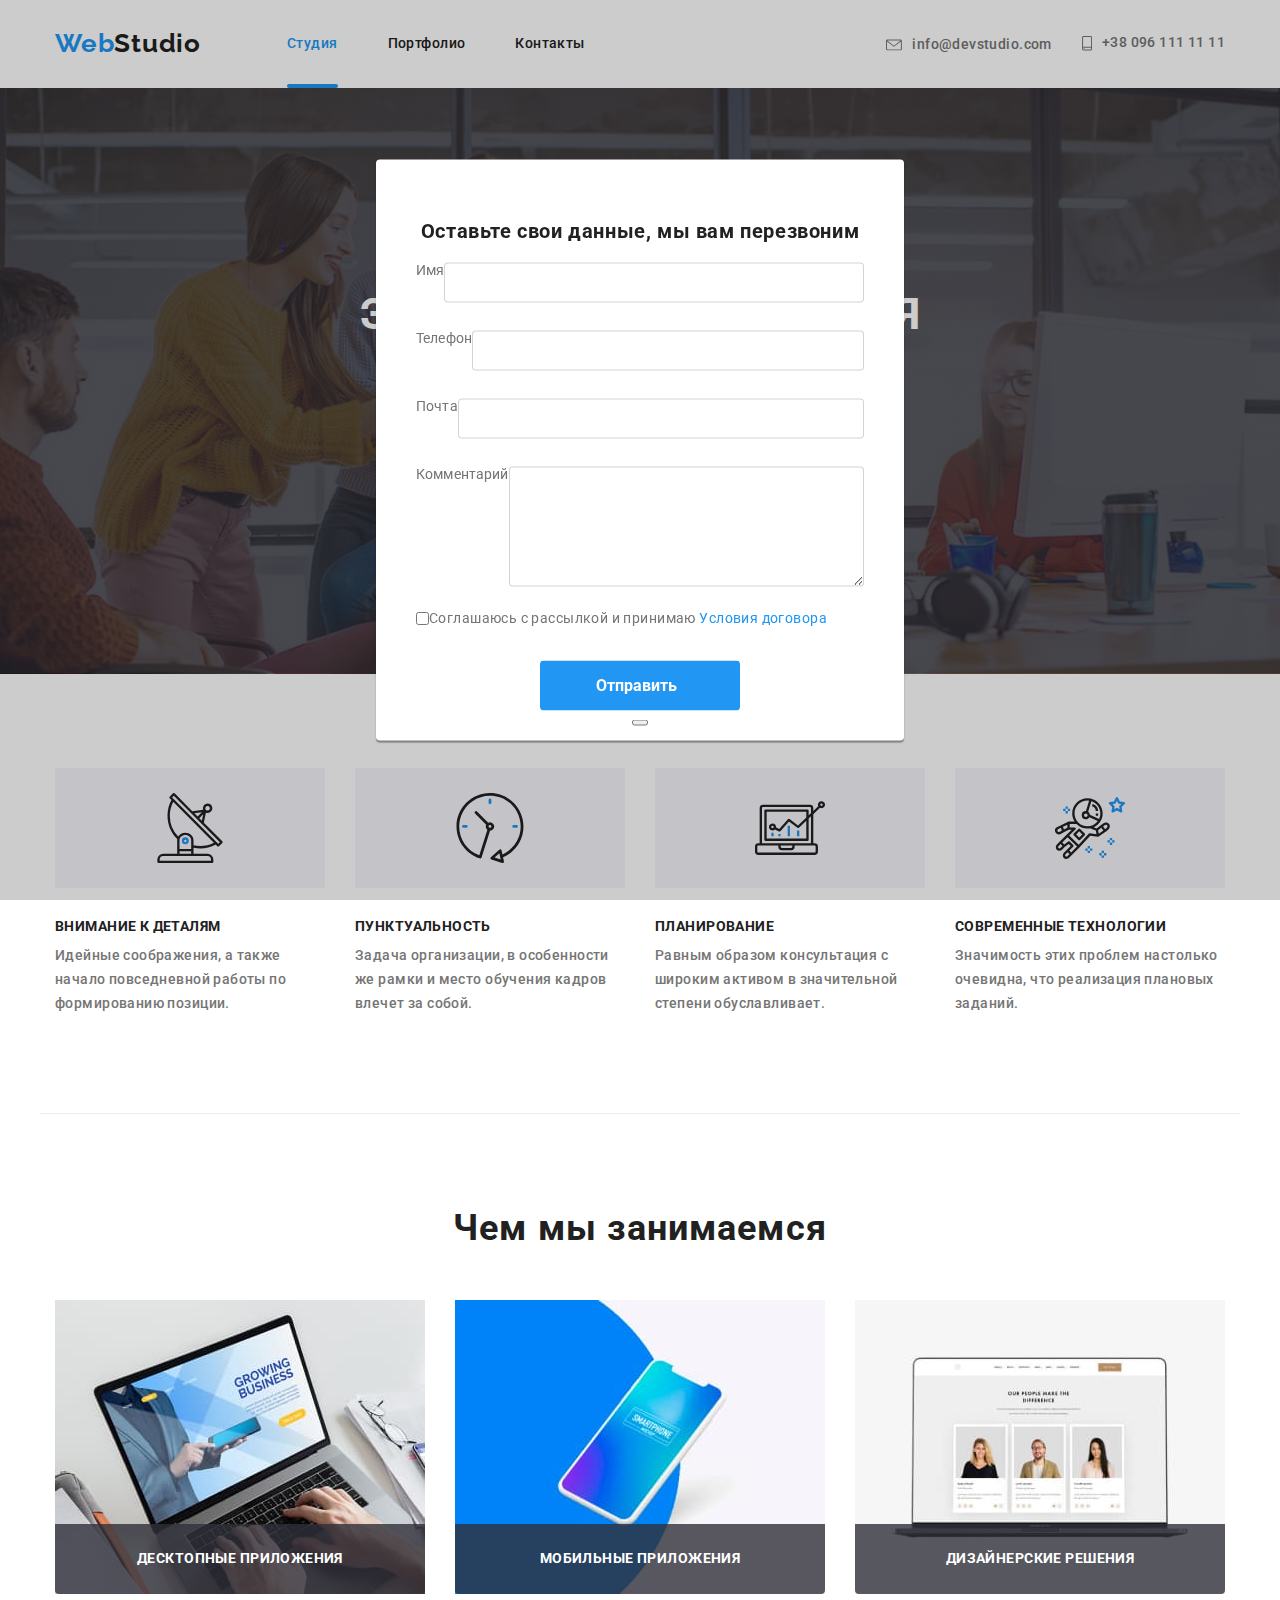
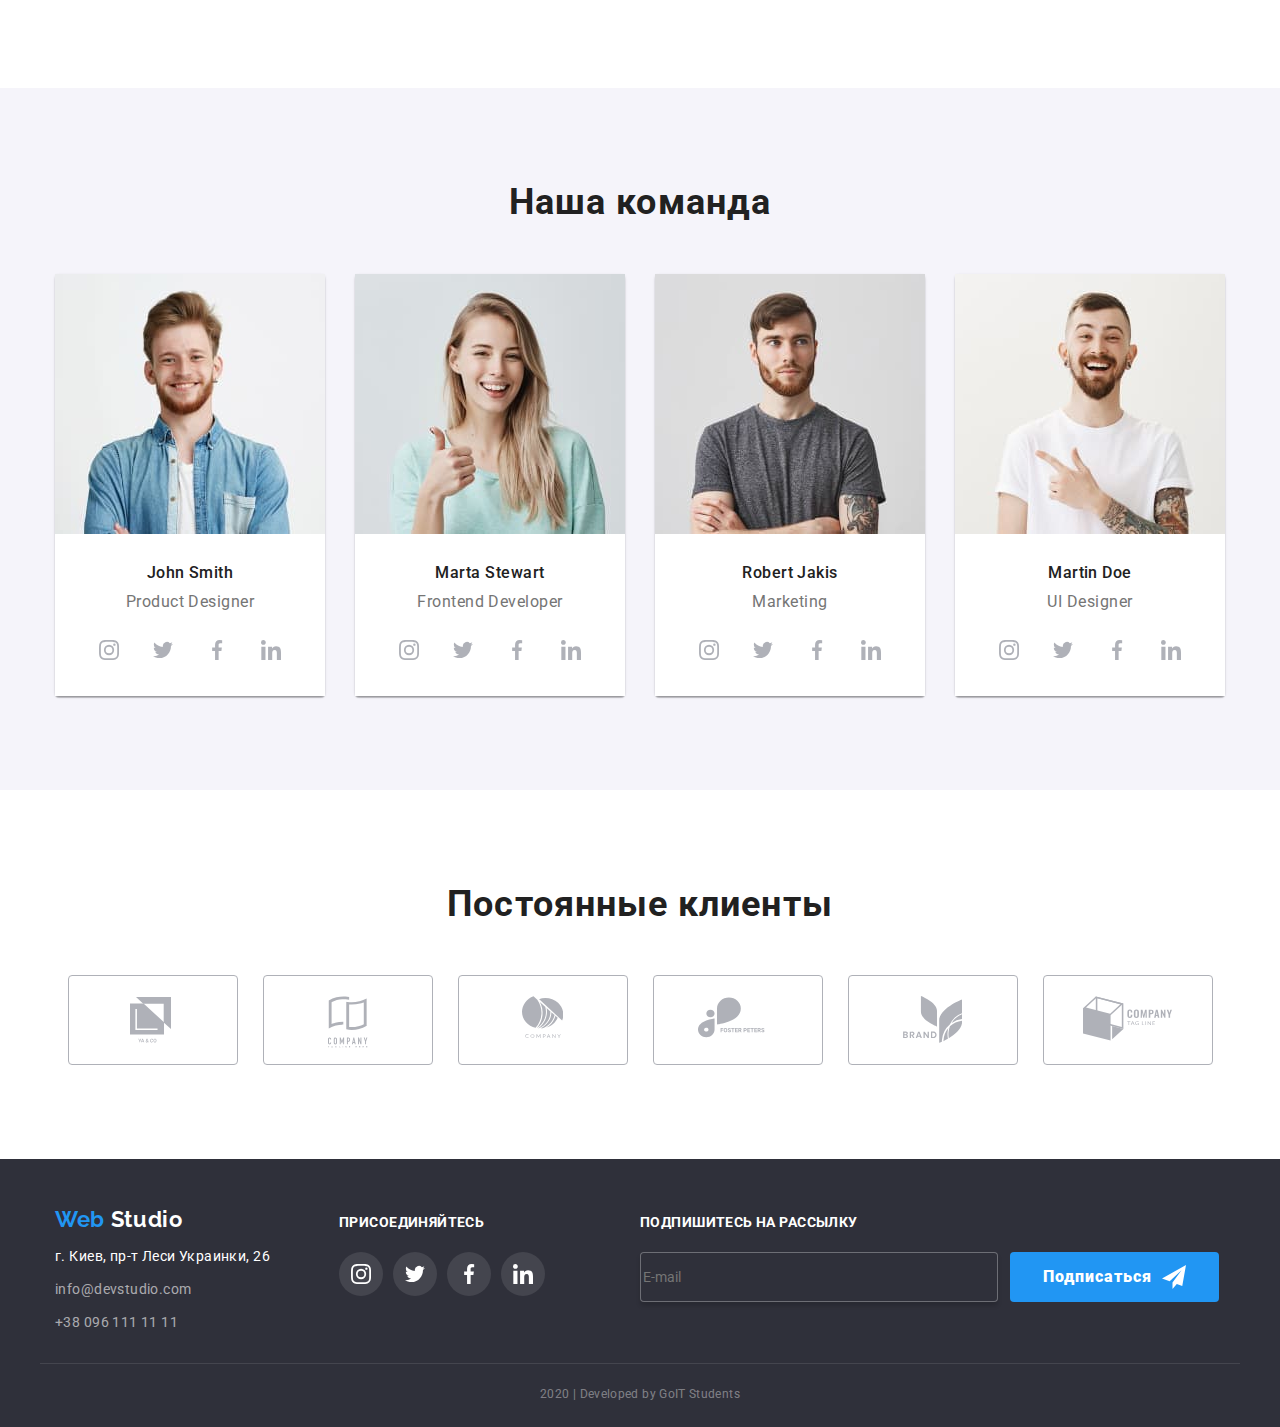
==== index.html @ 0a3ed515 "добавляет модальное окно" ====
<!DOCTYPE html>
<html lang="ru">
<head>
    <meta charset="UTF-8">
    <meta name="viewport" content="width=device-width, initial-scale=1.0">
    <title>Web Studio</title>
    <link href="https://fonts.googleapis.com/css2?family=Raleway:wght@700&family=Roboto:wght@400;500;700;900&display=swap" rel="stylesheet">
    <link rel="stylesheet" href="https://cdnjs.cloudflare.com/ajax/libs/modern-normalize/0.6.0/modern-normalize.min.css">
    <link rel="stylesheet" href="./css/main.css">
</head>
<body>
    <header class="page-header">
        
        <nav class="container main-container">
            <div class="logotype">
                <a href="./" class="logo">Web<span class="logo-top">Studio</span> </a>
            </div>
              
            <ul class="site-nav">   
                <li class="item"><a href="#" class="link current">Студия</a></li>
                <li class="item"><a href="./portfolio.html" class="link">Портфолио</a></li>
                <li class="item"><a href="./contacts.html" class="link">Контакты</a></li>
            </ul>
            
            <ul class="contact-info">
                <li class="contact-info__item">
                    <a href="mailto:info@devstudio.com" aria-label="Электронная почта" class="contact-info__link">
                    <svg class="icon-letter"> 
                        <use href="./images/sprite.svg#icon-letter"></use>
                    </svg>
                    info@devstudio.com</a></li>
                <li class="contact-info__item">
                    <a href="tel:+380961111111" aria-label="Номер тел" class="contact-info__link">
                     <svg class="icon-phone"> 
                        <use href="./images/sprite.svg#icon-phone"></use>
                    </svg> +38 096 111 11 11</a></li>          
            </ul>

        </nav>


    </header>
    
    <main>
            <section class="hero overlay">
                <!-- Hero -->
                <h1 class="hero-title">эффективные решения для вашего бизнеса</h1>
                <button class="btn" data-modal-open>Заказать услугу</button> 

            </section>
            
            <section class="section">
                <!-- Features -->
                <div class="container features">
                    <ul class="feature-list">
                        <li class="feature-list__item">
                            <div class="box">
                                <svg class="box-icon">
                                    <use href="./images/sprite.svg#icon-antenna"></use>
                                </svg>                               
                            </div>
                            <h3 class="title">Внимание к деталям</h3>
                            <p class="txt">Идейные соображения, а также начало повседневной работы по формированию позиции.</p>
                        </li>

                        <li class="feature-list__item">
                            <div class="box">
                                <svg class="box-icon">
                                    <use href="./images/sprite.svg#icon-clock"></use>
                                </svg>                               
                            </div>
                            <h3 class="title">Пунктуальность</h3>
                            <p class="txt">Задача организации, в особенности же рамки и место обучения кадров влечет за собой.</p>
                        </li>

                        <li class="feature-list__item">
                            <div class="box">
                                <svg class="box-icon">
                                    <use href="./images/sprite.svg#icon-diagram"></use>
                                </svg>                               
                            </div>
                            <h3 class="title">Планирование</h3>
                            <p class="txt">Равным образом консультация с широким активом в значительной степени обуславливает.</p>
                        </li>

                        <li class="feature-list__item">
                            <div class="box">
                                <svg class="box-icon">
                                    <use href="./images/sprite.svg#icon-astronaut"></use>
                                </svg>    
                            </div>
                            <h3 class="title">Современные технологии</h3>
                            <p class="txt">Значимость этих проблем настолько очевидна, что реализация плановых заданий.</p>
                        </li>

                    </ul>
                </div>
            </section>

            <section class="section">
                <!-- Work -->
                <div class="container">
                    <h2 class="section-title">Чем мы занимаемся</h2>
                    <ul class="work-list">
                        <li class="item">
                            <div class="thumb">
                                <img src="./images/project9.jpg" alt="Бокс1" width="370"/>
                                <h3 class="title thumb">Десктопные приложения</h3>
                            </div>
                        </li>

                        <li class="item">
                            <div class="thumb">
                                <img src="./images/box2.jpg" alt="Бокс2" width="370"/>
                                <h3 class="title thumb">Мобильные приложения</h3>
                            </div>
                        </li>

                        <li class="item">
                            <div class="thumb">
                                <img src="./images/project1.jpg" alt="Бокс3" width="370"/>
                                <h3 class="title thumb">Дизайнерские решения</h3>
                            </div>
                        </li>
                    </ul>
                </div>
            </section>

            <section class="section team">
                <!-- Our Team -->
                <div class="container">
                    <h2 class="section-title">Наша команда</h2>
                    <ul class="team-list">
                        <li class="item card">
                            <img src="./images/team1.jpg" alt="Тим1" width="270"/>
                            <div class="card-team">
                                <h3 class="team-title">John Smith</h3>
                                <p class="team-title position">Product Designer</p>
                                <ul class="social">
                                    <li class="social-item">
                                        <a href="#" aria-label="Инстаграм" class="social-link"> 
                                            <svg class="social-icon">
                                                <use href="./images/sprite.svg#icon-instagram"></use>
                                            </svg></a>
                                    </li>
                                    <li class="social-item">
                                        <a href="#" aria-label="Твиттер" class="social-link">
                                            <svg class="social-icon">
                                                <use href="./images/sprite.svg#icon-twitter"></use>
                                            </svg></a>
                                    </li>
                                    <li class="social-item">
                                        <a href="#" aria-label="Фейсбук" class="social-link">
                                            <svg class="social-icon">
                                                <use href="./images/sprite.svg#icon-facebook"></use>
                                            </svg></a>
                                    </li>
                                    <li class="social-item">
                                        <a href="#" aria-label="Линкедин" class="social-link">
                                            <svg class="social-icon">
                                                <use href="./images/sprite.svg#icon-linkedin"></use>
                                            </svg></a>
                                    </li>
                                </ul>
    
    
                            </div>
                        </li>

                        <li class="item card">
                            <img src="./images/team2.jpg" alt="Тим2" width="270"/>
                            <div class="card-team">
                                <h3 class="team-title">Marta Stewart</h3>
                                <p class="team-title position">Frontend Developer</p>
                                <ul class="social">
                                    <li class="social-item">
                                        <a href="#" aria-label="Инстаграм" class="social-link"> 
                                            <svg class="social-icon">
                                                <use href="./images/sprite.svg#icon-instagram"></use>
                                            </svg></a>
                                    </li>
                                    <li class="social-item">
                                        <a href="#" aria-label="Твиттер" class="social-link">
                                            <svg class="social-icon">
                                                <use href="./images/sprite.svg#icon-twitter"></use>
                                            </svg></a>
                                    </li>
                                    <li class="social-item">
                                        <a href="#" aria-label="Фейсбук" class="social-link">
                                            <svg class="social-icon">
                                                <use href="./images/sprite.svg#icon-facebook"></use>
                                            </svg></a>
                                    </li>
                                    <li class="social-item">
                                        <a href="#" aria-label="Линкедин" class="social-link">
                                            <svg class="social-icon">
                                                <use href="./images/sprite.svg#icon-linkedin"></use>
                                            </svg></a>
                                    </li>

                                </ul>
    
                            </div>
                        </li>

                        <li class="item card">
                            <img src="./images/team3.jpg" alt="Тим3" width="270"/>
                            <div class="card-team">
                                <h3 class="team-title">Robert Jakis</h3>
                                <p class="team-title position">Marketing</p>
                                <ul class="social">
                                    <li class="social-item">
                                        <a href="#" aria-label="Инстаграм" class="social-link"> 
                                            <svg class="social-icon">
                                                <use href="./images/sprite.svg#icon-instagram"></use>
                                            </svg></a>
                                    </li>
                                    <li class="social-item">
                                        <a href="#" aria-label="Твиттер" class="social-link">
                                            <svg class="social-icon">
                                                <use href="./images/sprite.svg#icon-twitter"></use>
                                            </svg></a>
                                    </li>
                                    <li class="social-item">
                                        <a href="#" aria-label="Фейсбук" class="social-link">
                                            <svg class="social-icon">
                                                <use href="./images/sprite.svg#icon-facebook"></use>
                                            </svg></a>
                                    </li>
                                    <li class="social-item">
                                        <a href="#" aria-label="Линкедин" class="social-link">
                                            <svg class="social-icon">
                                                <use href="./images/sprite.svg#icon-linkedin"></use>
                                            </svg></a>
                                    </li>

                                </ul>
    
                            </div>
                        </li>

                        <li class="item card">
                            <img src="./images/team4.jpg" alt="Тим4" width="270" height="260"/>
                            <div class="card-team">
                                <h3 class="team-title">Martin Doe</h3>
                                <p class="team-title position">UI Designer</p>
                                <ul class="social">
                                    <li class="social-item">
                                        <a href="#" aria-label="Инстаграм" class="social-link"> 
                                            <svg class="social-icon">
                                                <use href="./images/sprite.svg#icon-instagram"></use>
                                            </svg></a>
                                    </li>
                                    <li class="social-item">
                                        <a href="#" aria-label="Твиттер" class="social-link">
                                            <svg class="social-icon">
                                                <use href="./images/sprite.svg#icon-twitter"></use>
                                            </svg></a>
                                    </li>
                                    <li class="social-item">
                                        <a href="#" aria-label="Фейсбук" class="social-link">
                                            <svg class="social-icon">
                                                <use href="./images/sprite.svg#icon-facebook"></use>
                                            </svg></a>
                                    </li>
                                    <li class="social-item">
                                        <a href="#" aria-label="Линкедин" class="social-link">
                                            <svg class="social-icon">
                                                <use href="./images/sprite.svg#icon-linkedin"></use>
                                            </svg></a>
                                    </li>

                                </ul>
    
                            </div>
                        </li>


                    </ul>   
                </div>     
            </section>

            <section class="section">
                <!-- Our Clients -->
                <div class="container">
                    <h2 class="section-title">Постоянные клиенты</h2>
                    <ul class="clients-list">
                        <li class="item">
                            <div class="client">
                                <svg class="client-logo" width="45" height="50">
                                    <use href="./images/sprite.svg#icon-logo1"></use>
                                </svg>                               
                            </div>
                        </li>
                        <li class="item">
                            <div class="client">
                                <svg class="client-logo" width="40" height="52">
                                    <use href="./images/sprite.svg#icon-logo2"></use>
                                </svg>                               
                            </div>
                        </li>
                        <li class="item">
                            <div class="client">
                                <svg class="client-logo" width="41" height="43">
                                    <use href="./images/sprite.svg#icon-logo3"></use>
                                </svg>                               
                            </div>
                        </li>
                        <li class="item">
                            <div class="client">
                                <svg class="client-logo" width="80" height="43">
                                    <use href="./images/sprite.svg#icon-logo4"></use>
                                </svg>                               
                            </div>
                        </li>
                        <li class="item">
                            <div class="client">
                                <svg class="client-logo" width="59" height="47">
                                    <use href="./images/sprite.svg#icon-logo5"></use>
                                </svg>                               
                            </div>
                        </li>
                        <li class="item">
                            <div class="client">
                                <svg class="client-logo" width="89" height="46">
                                    <use href="./images/sprite.svg#icon-logo6"></use>
                                </svg>                               
                            </div>
                        </li>
                    </ul>
                </div>   
            </section>
            
                            <!-- Modal window -->
                            <div class="backdrop is-hidden" data-modal>
                                <div class="modal">
                                    <p class="modal-title">Оставьте свои данные, мы вам перезвоним</p>
            
                                    <form>

                                        <div class="form-field">
                                            <label for="name" class="form-label">Имя</label>
                                            <input class="form-input" type="text" name="Name" id="name">
                                        </div>

                                        <div class="form-field">
                                            <label for="tel" class="form-label">Телефон</label>
                                            <input class="form-input" type="tel" name="Tel" id="tel">
                                        </div>

                                        <div class="form-field">
                                            <label for="mail" class="form-label">Почта</label>
                                            <input class="form-input" type="email" name="Mail" id="mail">
                                        </div>

                                        <div class="form-field comm">
                                            <label for="comment" class="form-label">Комментарий</label>
                                            <textarea class="form-input comment" name="" id="comment" cols="30" rows="10"></textarea>
                                        </div>

                                        <div class="form-field check">
                                            <input type="checkbox" name="Check" id="checkbox" class="check">
                                            <label for="checkbox" class="form-label">Соглашаюсь с рассылкой и принимаю 
                                            <a href="#" class="dogovor">Условия договора</a></label>  
                                        </div>

                                        <button type="submit"  class="btn send">Отправить</button>
            
                                    </form>

                                                            
                                    

                                    <button data-modal-close></button>
            
            
                                </div>
                            </div>
            
            
            
    </main>

    <footer class="page-footer">

        <div class="container footer">
                    <address class="address">   
                        <div class="logotype footer">
                            <a href="./" class="logo footer">Web <span class="logo-bottom">Studio</span></a> 
                        </div>
                        <p>г. Киев, пр-т Леси Украинки, 26</p> 
                        <a class="address-link" href="mailto:info@devstudio.com">info@devstudio.com</a> <br>
                        <a class="address-link" href="tel:+380961111111">+38 096 111 11 11</a>
                    </address>
        
                <section class="net-footer">
                    <b class="join">присоединяйтесь</b>
                    <ul class="social footer">
                        <li class="social-item">
                            <a href="#" aria-label="Инстаграм" class="social-link footer"> 
                                <svg class="social-icon footer">
                                    <use href="./images/sprite.svg#icon-instagram"></use>
                                </svg></a>
                        </li>
                        <li class="social-item">
                            <a href="#" aria-label="Твиттер" class="social-link footer">
                                <svg class="social-icon footer">
                                    <use href="./images/sprite.svg#icon-twitter"></use>
                                </svg></a>
                        </li>
                        <li class="social-item">
                            <a href="#" aria-label="Фейсбук" class="social-link footer">
                                <svg class="social-icon footer">
                                    <use href="./images/sprite.svg#icon-facebook"></use>
                                </svg></a>
                        </li>
                        <li class="social-item">
                            <a href="#" aria-label="Линкедин" class="social-link footer">
                                <svg class="social-icon footer">
                                    <use href="./images/sprite.svg#icon-linkedin"></use>
                                </svg></a>
                        </li>

                    </ul>
                </section>
              
                <section class="mailing">
                    <b class="join">подпишитесь на рассылку</b>
                    <form class="mailing-form">
                        <input class="input-place" type="email" placeholder="E-mail" name="E-mail" required="">  
                        <button class="btn submit" type="submit">
                            Подписаться 
                            <svg class="submit-icon" width="24" height="24">
                                <use href="./images/sprite.svg#icon-send"></use>
                            </svg>                               
                        </button>
                    </form>
                </section>
        
        </div>   

             <div class="container copy">
                <p class="copyright">2020 | Developed by GoIT Students </p>
            </div>

    </footer>

    <script src="./js/modal.js"></script>
    
</body>
</html>
---- css/main.css ----
html {
    box-sizing: border-box;
  }
  
  *,
  *::before,
  *::after {
    box-sizing: inherit;
  }
  
/* Цвет основного текста color: #757575; */
/* Цвет вторичного текста color: #212121; */
/* Цвет акцент color: #2196F3; */
/* цвет белый color: #FFFFFF; */
/* вторичный background-color: #E5E5E5; */

:root {
    --primary-text-color: #757575;
    --title-text-color: #212121;
    --accent-color:#2196F3;
    --white-color:#FFFFFF; 
    --secondary-bg-color:#E5E5E5;
    --footer-bg-color:#2F303A;
    --portfolio-bg:#F5F4FA;
    --border-color:#AFB1B8;
    --border-color-main:#ECECEC;
    --border-color-second:#EEEEEE;
 }

  body {

    margin: 0;
    
    color: var(--primary-text-color);
    background-color: var(--white-color);

    font-family: Roboto, sans-serif;
    font-style: normal;
    font-weight: 500;
    font-size: 14px;
    line-height: 1.71;
    letter-spacing: 0.03em;
}

ul {
    padding: 0;
    margin-top: 0;
    margin-bottom: 0;
    list-style: none;
}
a {
    text-decoration: none;
}
img {
    display: block;
    max-width: 100%;
    height: auto;
}

/* Header */

.container.main-container {
    display: flex;
    align-items: center;
    padding-top: 0;
    padding-bottom: 0;
}
.logotype {
    display: block;
    margin-right: 86px;
}
.logo {
    display: inline-block ;

    color: var(--accent-color);
    text-decoration: none;

    font-family: Raleway, sans-serif;
    font-style: normal;
    font-weight: bold;
    font-size: 26px;
    line-height: 1.18;
    letter-spacing: 0.03em;
}
.logo-top {
    color: var(--title-text-color); 
}

/* Site-nav */
.site-nav {
    display: flex;
}

.site-nav .item:not(:last-child) {
    margin-right: 50px;
}

.site-nav .link {
    color: var(--title-text-color); 

    display: block;
    padding-top: 32px;
    padding-bottom: 32px;
    position: relative;
    
}
.site-nav .link:hover, 
.site-nav .link:focus,
.site-nav .link:active {
    color: var(--accent-color);
}
.site-nav  .link.current  {
    color: var(--accent-color);

}


.link.current::after {

    content:'';
    display: block;
    position: absolute;

    width: 100%;
    height: 4px;
    border-radius: 2px;
    background: var(--accent-color);
    bottom: 0;
    left: 0;

    opacity: 1;

}

.contact-info {
    display: flex;
    margin-left: auto;
    align-items: baseline;
}

.contact-info .contact-info__item:not(:last-child) {
    margin-right: 30px;
}

/* .contact-info__item { 

    position: relative;
    color: var(--primary-text-color);
    transition: color 250ms cubic-bezier(0.4, 0, 0.2, 1);

}  */


.icon-letter  {

    display: block;
    width: 16px;
    height: 12px;
    margin-right: 10px;
    fill: currentColor;

}

.icon-phone {

    display: block;
    width: 10px;
    height: 15px;
    margin-right: 10px;
    fill: currentColor;

}

.contact-info__link {

    position: relative;
    display: flex;
    color: var(--primary-text-color);
    align-items:center;
    transform: scale(1);

    transition: color 250ms cubic-bezier(0.4, 0, 0.2, 1), 
    transform 250ms cubic-bezier(0.4, 0, 0.2, 1);
}


.contact-info__link:hover,
.contact-info__link:focus,
.contact-info__link:active {

   color: var(--accent-color);
   transform: scale(1.1);

}

/* .contact-info__link:hover,
.contact-info__link:focus,
.contact-info__link:active .icon-letter,.icon-phone {

    transform: scale(1.25);
} */



/* Hero */

.hero {
    background-color: var(--secondary-bg-color);
    text-align: center;
    padding-top: 200px;
    padding-bottom: 200px;
}

.hero-title {
    width: 650px;
    margin-top: 0;
    margin-bottom: 30px;
    margin-left: auto;
    margin-right: auto;
   
    color:  var(--white-color);

    font-family: Roboto;
    font-style: normal;
    font-size: 44px;
    line-height: 1.2;
    text-transform: uppercase;
}

/* Overlay */

.overlay {
    max-width: 1600px;
    max-height: 600px;
    margin-left: auto;
    margin-right: auto;
    background-image: linear-gradient( to right,
    rgba(47, 48, 58, 0.8), 
    rgba(47, 48, 58, 0.8) ),
    url(../images/header.jpg);
    background-size: cover;
    background-position: center;
    background-repeat: no-repeat;

}

/* Container */

.container {
    
    width: 1200px;
    padding-right: 15px;
    padding-left: 15px;
    padding-top: 94px;
    padding-bottom: 94px;
    margin: 0 auto;
    /* outline: 2px solid teal; */
}
/* Button */

.btn {
    
    display: inline-flex;
    min-width: 200px;
    height: 50px;
    padding: 10px 32px;
    border-radius: 4px;
    border: 1px solid transparent;
    margin-left: auto;
    margin-right: auto;

    color: var(--white-color);
    background-color: var(--accent-color);
    
    font-family: inherit;
    font-weight: bold;
    font-size: 16px;
    line-height: 1.88;

    align-items: center;
    text-align: center;
}

/* Section */


.section-title {
       
    margin-top: 0;
    margin-bottom: 50px;
    
    color: var(--title-text-color);

    font-family: Roboto;
    font-style: normal;
    font-weight: bold;
    font-size: 36px;
    line-height: 1.16;
    text-align: center;
    letter-spacing: 0.03em;
}

/* Modal */

.backdrop {
    position: fixed;
    top: 0;
    left: 0;
    width: 100%;
    height: 100%;
    background-color: rgba(0, 0, 0, 0.2);
}
.backdrop.is-hidden {
    opacity: 1;
    /* pointer-events: none; */
}

.modal {

    position: absolute;
    left: 50%;
    top: 50%;
    transform: translate(-50%, -50%);

    width: 528px;
    height: 581px;
    padding: 40px;
    font-style: normal;
    font-weight: normal;
    font-size: 14px;
    line-height: 1.14;
    letter-spacing: 0.01em;
    text-align: center;

    background-color: var(--white-color);
    box-shadow: 0px 2px 1px rgba(0, 0, 0, 0.2), 0px 1px 1px rgba(0, 0, 0, 0.14), 0px 1px 3px rgba(0, 0, 0, 0.12);
    border-radius: 4px;

}

.modal-title {

    font-family: Roboto;
    font-style: normal;
    font-weight: bold;
    font-size: 20px;
    line-height: 1.15;
    text-align: center;
    letter-spacing: 0.03em;

    color: var(--title-text-color);

}

.form-field {

    display: flex;
    width: 100%;
    margin-bottom: 28px;

}

.form-field.comm {

    margin-bottom: 20px;

}

.form-field.check {

    margin-bottom: 30px;

}

.btn.send {

    display: inline-flex;

    padding-left: 55px;
    padding-right: 55px;

}

.form-input {

    display: inline-block;
    width: 448px;
    height: 40px;
    border: 1px solid rgba(33, 33, 33, 0.2);
    box-sizing: border-box;
    border-radius: 4px;

}

.form-input.comment {
    
    height: 120px;
}

.check {

    font-style: normal;
    font-weight: normal;
    font-size: 14px;
    line-height: 1.71;
    letter-spacing: 0.03em;

    color: var(--primary-text-color);
}
.dogovor {
    color: var(--accent-color);

}

/* Features */

.container.features {
    border-bottom: 1px solid var(--border-color-main);
}

.feature-list {
    display: flex;
}

.title {

    margin-top: 0;
    margin-bottom: 10px;

    color: var(--title-text-color);

    font-family: Roboto;
    font-style: normal;
    font-weight: bold;
    font-size: 14px;
    line-height: 1.2;
    text-transform: uppercase;
    
}
.box {

    position: relative;
    display: flex;
    width: 270px;
    height: 120px;
    align-items: center;
    padding-top: 25px;
    padding-bottom: 25px;
    margin-bottom: 30px;

    background-color: var(--portfolio-bg);

    transition: background-color 250ms cubic-bezier(0.4, 0, 0.2, 1);
}
.box:hover {

    background-color: var(--accent-color);

}
.box-icon {
    display: block;
    width: 70px;
    height: 70px;
    margin-right: auto;
    margin-left: auto;
    fill: currentColor;
}

.feature-list p {
    width: 270px;
    height: 75px;
    margin-top: 0;
    margin-bottom: 0;

}
.feature-list__item:not(:last-child) {
    margin-right: 30px;
}

/* Work */
.work-list {
    display: flex;
}
.work-list > li.item {
    display: block;
}
.work-list .item:not(:last-child) {
    margin-right: 30px;
}

.thumb {
    position: relative;
    max-width: 370px;
    max-height: 294px;
}
.work-list .title {

    position: absolute;

    width: 100%;
    bottom: 0;
    right: 0;

    color: var(--white-color);
    background-color: rgba(47, 48, 58, 0.8);
    border-radius: 0px 0px 4px 4px;
    padding-top: 27px;
    padding-bottom: 27px;
    margin-bottom: 0;

    font-weight: bold;
    line-height: 1.14;
    letter-spacing: 0.03em;
    text-align: center;
    
}

/* Team */

.section.team {
    background-color: var(--portfolio-bg);
}

.team-list {
    display: flex;
}

.card {
    width: 270px;
    box-shadow: 0px 2px 1px rgba(0, 0, 0, 0.2), 0px 1px 1px rgba(0, 0, 0, 0.14), 0px 1px 3px rgba(0, 0, 0, 0.12);
    border-radius: 4px;
    padding-bottom: 0;
}
.card-team {
    display: block;
    background-color: var(--white-color);
    padding-top: 30px;
    padding-bottom: 24px;
    margin-bottom: 0;
}

.social {
    display: flex;
    justify-content: center;
    margin: 0;
    padding: 0;
}

.social-link {

    position: relative;
    display: flex;
    width: 44px;
    height: 44px;
    justify-content: center;
    align-items: center;
    border-radius: 50%;
    background-color: var(--white-color);
    fill: var(--border-color);

    transition: fill 250ms cubic-bezier(0.4, 0, 0.2, 1), 
    background-color 250ms cubic-bezier(0.4, 0, 0.2, 1);



}

.social-icon {
    display: block;
    width: 20px;
    height: 20px;
    fill: inherit;
}

.social-item:not(:last-child) {
    margin-right: 10px;
}
.team-title {

    margin-top: 0;
    margin-bottom: 10px;

    color: var(--title-text-color);

    font-family: Roboto;
    font-style: normal;
    font-weight: 500;
    font-size: 16px;
    line-height: 1.18;
    letter-spacing: 0.03em;
    text-align: center;
}

.team-title.position {

    margin-top: 0;
    margin-bottom: 16px;

    color: var(--primary-text-color);

    font-weight: normal;
    text-align: center;
}
.social-link:hover {

    fill: var(--white-color);
    background-color: var(--accent-color);
}

.team-list .item:not(:last-child) {
    margin-right: 30px;
}

/* Clients */
.clients-list {
    display: flex;
    justify-content: space-around;
}
.client {
    position: relative;
    display: block;
    width: 170px;
    height: 90px;
    padding-top: 20px;

    border: 1px solid var(--border-color);
    border-radius: 4px;

    fill: var(--border-color);

    transition: fill 250ms cubic-bezier(0.4, 0, 0.2, 1), 
    border-color 250ms cubic-bezier(0.4, 0, 0.2, 1);
}
.client:hover {
    border-color: var(--accent-color);
    fill: var(--accent-color);
}

.client-logo {

    position: relative;
    display: block;
    margin-right: auto;
    margin-left: auto;
    fill: inherit;

    transform: scale(1);
    transition: transform 250ms cubic-bezier(0.4, 0, 0.2, 1);

}

.client:hover .client-logo{

    transform: scale(1.25);

} 

/* Footer */

.container.footer {
    display: flex;
    align-items: baseline;
    padding-top: 48px;
    padding-bottom: 28px;
    border-bottom: 1px solid rgba(255, 255, 255, 0.1);
}

.logotype.footer {
    margin-bottom: 10px;
}
    

.address > p {
    margin-top: 0;
    margin-bottom: 9px;
}

.address-link {
    display: inline-block;
}

.address .address-link:not(:last-child) {
    margin-bottom: 9px;
}
.net-footer {
    width: 207px;
    height: 81px;
}

.page-footer {
    color: var(--white-color);
    background: var(--footer-bg-color);    
}
.logo.footer {
    font-size: 22px;
    line-height: 1.18;
}
.logo-bottom {
    color: var(--white-color);
}

.address {

    margin-right: 69px;
    text-decoration: none;
    font-family: Roboto;
    font-style: normal;
    font-weight: normal;
    font-size: 14px;
    line-height: 1.71;
    letter-spacing: 0.03em;
}
.address-link {
    color: rgba(255, 255, 255, 0.6);
}
.join {
    
    display: block;
    margin-bottom: 21px;

    font-family: Roboto;
    font-style: normal;
    font-weight: bold;
    font-size: 14px;
    line-height: 1.14;

    text-align: left;
    text-transform: uppercase;
}

.input-place {

    display: inline-block;
    width: 358px;
    height: 50px;
    border: 1px solid rgba(255, 255, 255, 0.3);
    box-sizing: border-box;
    box-shadow: 0px 4px 4px rgba(0, 0, 0, 0.15);
    border-radius: 4px;
    background-color: var(--footer-bg-color);

}
.mailing {
    margin-left: 94px;
}

.mailing-form {
    display: flex;
}
.btn.submit {
    display: inline-flex;
    font-weight: 900;
    letter-spacing: 0.06em;
    margin-left: 12px;
}
.submit-icon {
    display: block;
    width: 24px;
    height: 24px;
    margin-left: 10px;
    fill: currentColor;
}

.social.footer {
    justify-content: flex-start;
}

.social-link {
    background-color: rgba(255, 255, 255, 0.1);
}

.social-icon.footer {
    fill: var(--white-color);
}

.container.copy {
    padding-top: 18px;
    padding-bottom: 21px;
}
.copyright {
    display: block;
    margin-top: 0;
    margin-bottom: 0;
  
    font-family: Roboto;
    font-style: normal;
    font-weight: normal;
    font-size: 12px;
    line-height: 2;

    text-align: center;
    letter-spacing: 0.03em;
   
    color: rgba(255, 255, 255, 0.4);
}

/* Portfolio styles */

.page-header.portfolio {
    border-bottom: 1px solid var(--border-color-main);
}

.container.filtr {
    padding-top: 94px;
    padding-bottom: 50px;
}
.container.projects {
    padding-top: 0;
}

.menu-nav .link:hover,
.menu-nav .link:focus,
.menu-nav .link:active {
    color: var(--white-color);
    background-color: var(--accent-color);
}
.btn.primary {

    position: relative;
    color: var(--title-text-color);
    background-color: var(--portfolio-bg);

    font-weight: 500;
    font-size: 16px;
    line-height: 1.63;
    text-align: center;
    letter-spacing: 0.03em;

    transition: color 250ms cubic-bezier(0.4, 0, 0.2, 1), 
    background-color 250ms cubic-bezier(0.4, 0, 0.2, 1);
}
.filtr {
    min-width: 30px;
    padding: 6px 22px;
}
.menu-nav {

    position: relative;
    display: flex;
    justify-content: center;
}
.menu-nav .item:not(:last-child) {
    margin-right: 8px;
}
.projects-list {
    display: flex;
    flex-wrap: wrap;
}

.project-thumb {
    position: relative;
    overflow: hidden;

}
.p-txt {

    display: flex;
    width: 322px;
    height: 168px;
    color: var(--white-color);

    position: absolute;
    top: 50%;
    left: 50%;
    opacity: 0;
    transform: translate(-50%, -50%);
    transition: opacity 250ms cubic-bezier(0.4, 0, 0.2, 1);


    font-weight: normal; 
    font-size: 18px;
    line-height: 1.56;
    letter-spacing: 0.03em;

}

/* .projects-list >.item:hover  .project-thumb::before { */

    .card-overlay {

    position: absolute;
    top: 0;
    left: 0;
    width: 100%;
    height: 100%;
    background-color: rgba(33, 150, 243, 0.9);
    transform: translateY(100%);
    opacity: 0;
    transition: transform 250ms cubic-bezier(0.4, 0, 0.2, 1),
    opacity 250ms cubic-bezier(0.4, 0, 0.2, 1);
    
}


.projects-list >.item {
    width: 370px;
    border: 1px solid var(--border-color-second);
    border-radius: 5px;
    margin-right: 30px;
    margin-bottom: 30px;
    padding-bottom: 20px;
}

.projects-list >.item:hover {

    box-shadow: 1px 4px 6px rgba(0, 0, 0, 0.16), 0px 4px 4px rgba(0, 0, 0, 0.06), 0px 1px 1px rgba(0, 0, 0, 0.12);

}

.projects-list >.item:hover .p-txt {

    opacity: 1;

}

.projects-list >.item:hover .card-overlay {

    transform: translateY(0);
    opacity: 1;
}

.projects-list > img {
    display: block;
}

.projects-list >.item:nth-child(3n) {
    margin-right: 0;
}
.projects-list >.item:nth-last-child(-n + 3) {
    margin-bottom: 0;
}
.profile {
    margin-left: 24px;

   
}
.title.project {

    margin-top: 20px;
    margin-bottom: 4px;

    text-transform: none;
    font-size: 18px;
    line-height: 1.2;
    text-align: left;
}
.team-title.project {

    margin-top: 0;
    margin-bottom: 0;

    color: var(--primary-text-color);

    font-size: 16px;
    line-height: 1.88;
    text-align: left;
}
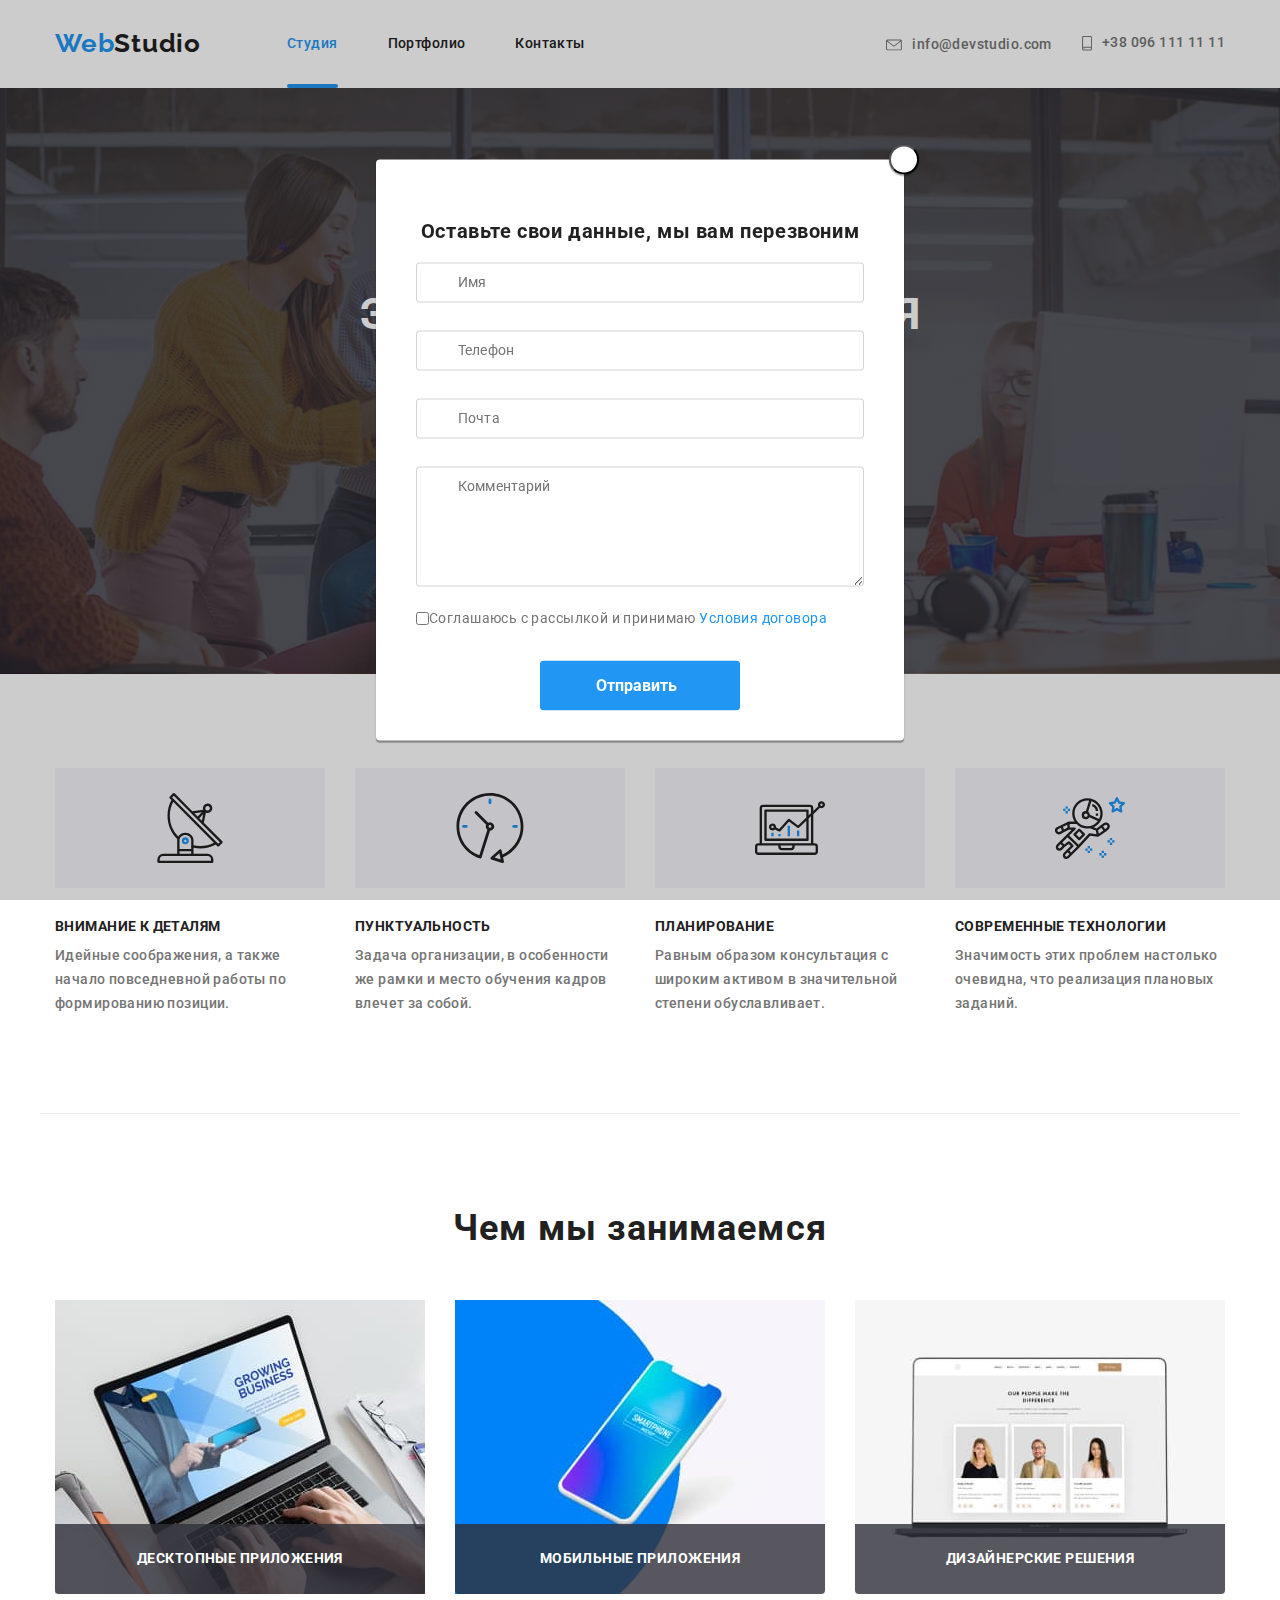
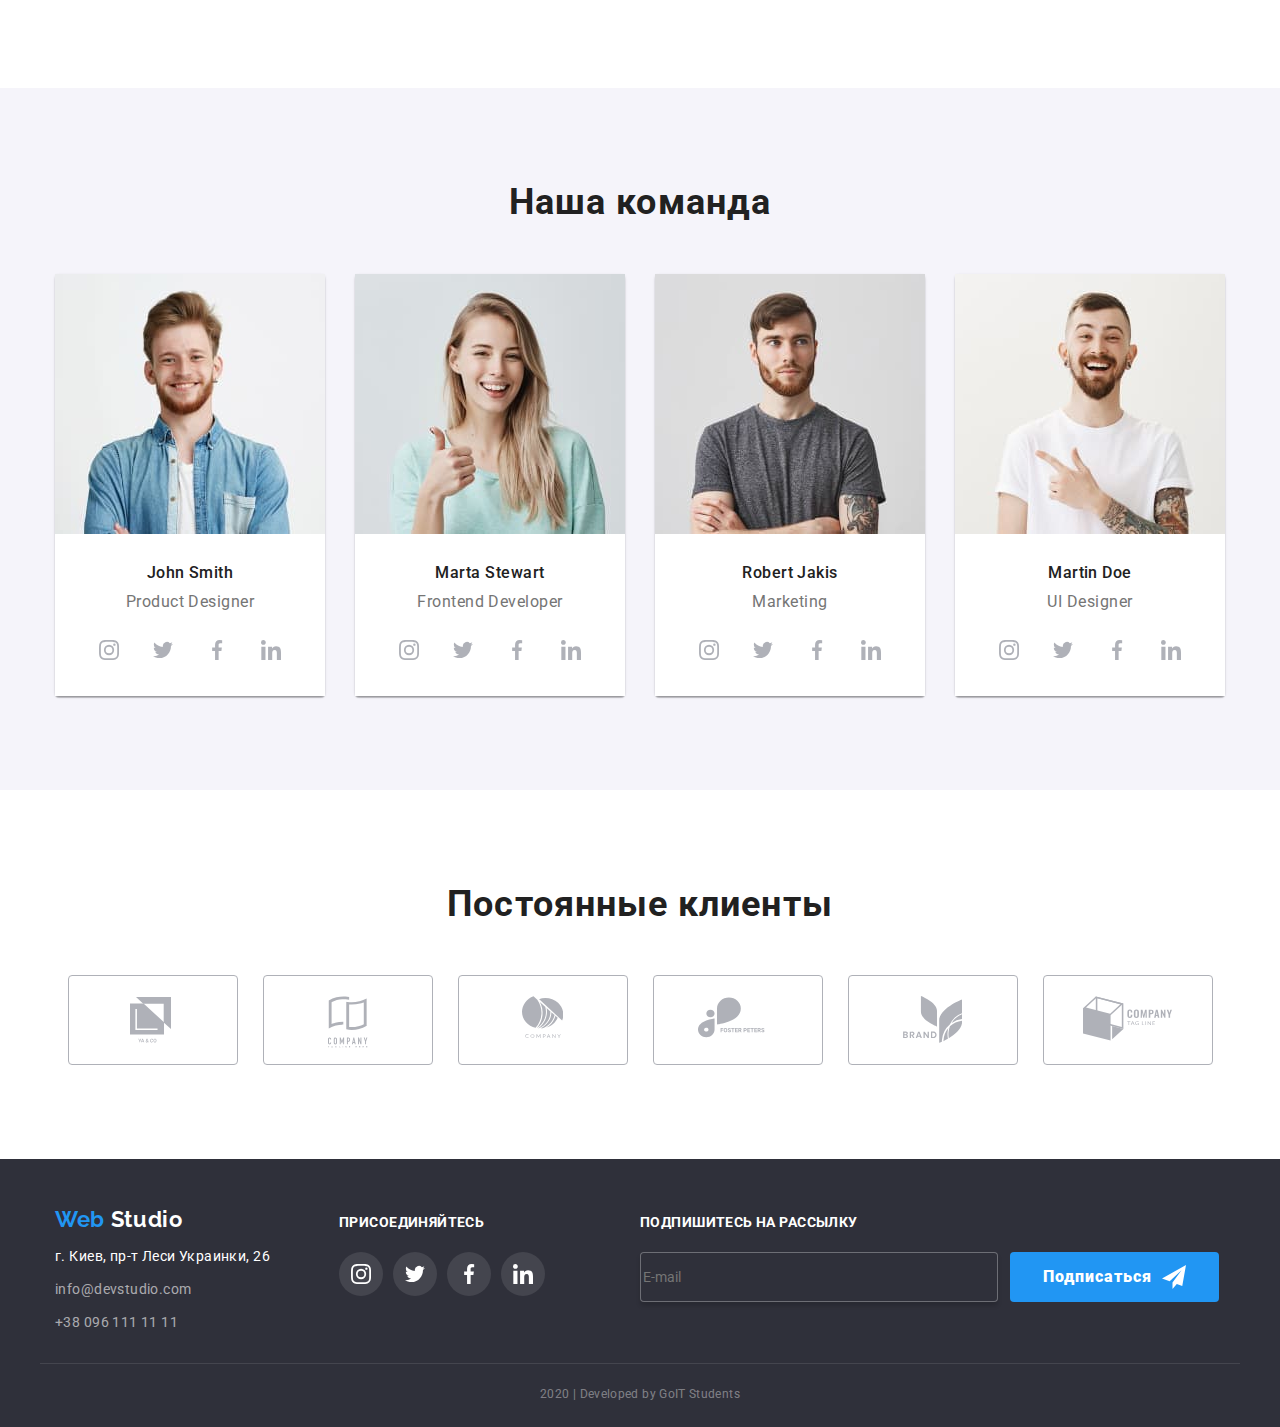
==== commit 9270e412: "размечает модальное окно" ====
--- a/index.html
+++ b/index.html
@@ -360,7 +360,7 @@
 
                                         <div class="form-field check">
                                             <input type="checkbox" name="Check" id="checkbox" class="check">
-                                            <label for="checkbox" class="form-label">Соглашаюсь с рассылкой и принимаю 
+                                            <label for="checkbox" class="polici">Соглашаюсь с рассылкой и принимаю 
                                             <a href="#" class="dogovor">Условия договора</a></label>  
                                         </div>
 
@@ -371,7 +371,7 @@
                                                             
                                     
 
-                                    <button data-modal-close></button>
+                                    <button data-modal-close class="close-btn"></button>
             
             
                                 </div>
--- a/css/main.css
+++ b/css/main.css
@@ -354,6 +354,8 @@
 
 .form-field {
 
+    position: relative;
+
     display: flex;
     width: 100%;
     margin-bottom: 28px;
@@ -372,6 +374,14 @@
 
 }
 
+.form-label {
+
+    position: absolute;
+    top: 12px;
+    left: 42px;
+
+}
+
 .btn.send {
 
     display: inline-flex;
@@ -383,7 +393,10 @@
 
 .form-input {
 
-    display: inline-block;
+    /* display: inline-block; */
+    margin: 0;
+    padding: 12px;
+
     width: 448px;
     height: 40px;
     border: 1px solid rgba(33, 33, 33, 0.2);
@@ -412,6 +425,23 @@
 
 }
 
+.close-btn {
+
+    position: absolute;
+    top: 0;
+    left: 100%;
+    transform: translate(-50%, -50%);
+
+    width: 30px;
+    height: 30px;
+    border-radius: 50%;
+
+    background-color: var(--white-color);
+    background-image: url(./images/icon-close.svg);
+    fill: currentColor;
+    box-shadow: 0px 2px 1px rgba(0, 0, 0, 0.2), 0px 1px 1px rgba(0, 0, 0, 0.14), 0px 1px 3px rgba(0, 0, 0, 0.12);
+
+}
 /* Features */
 
 .container.features {
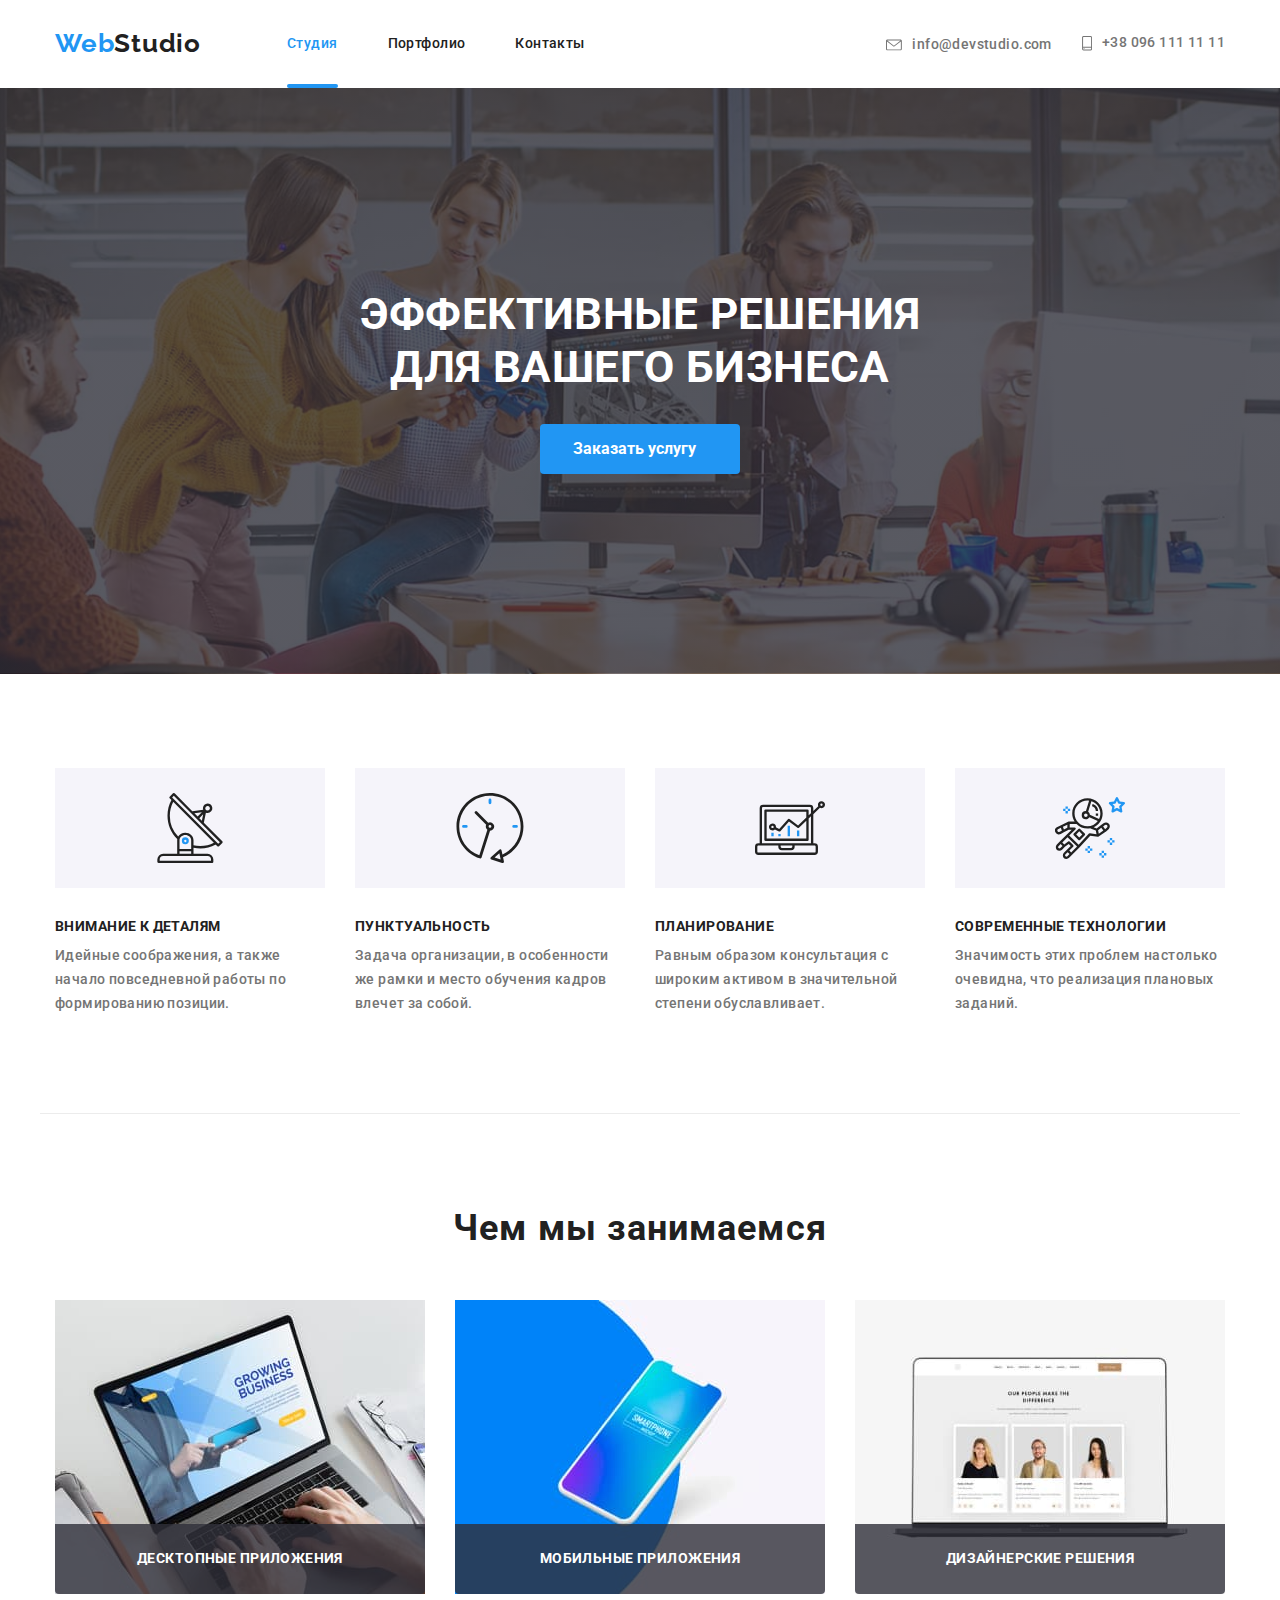
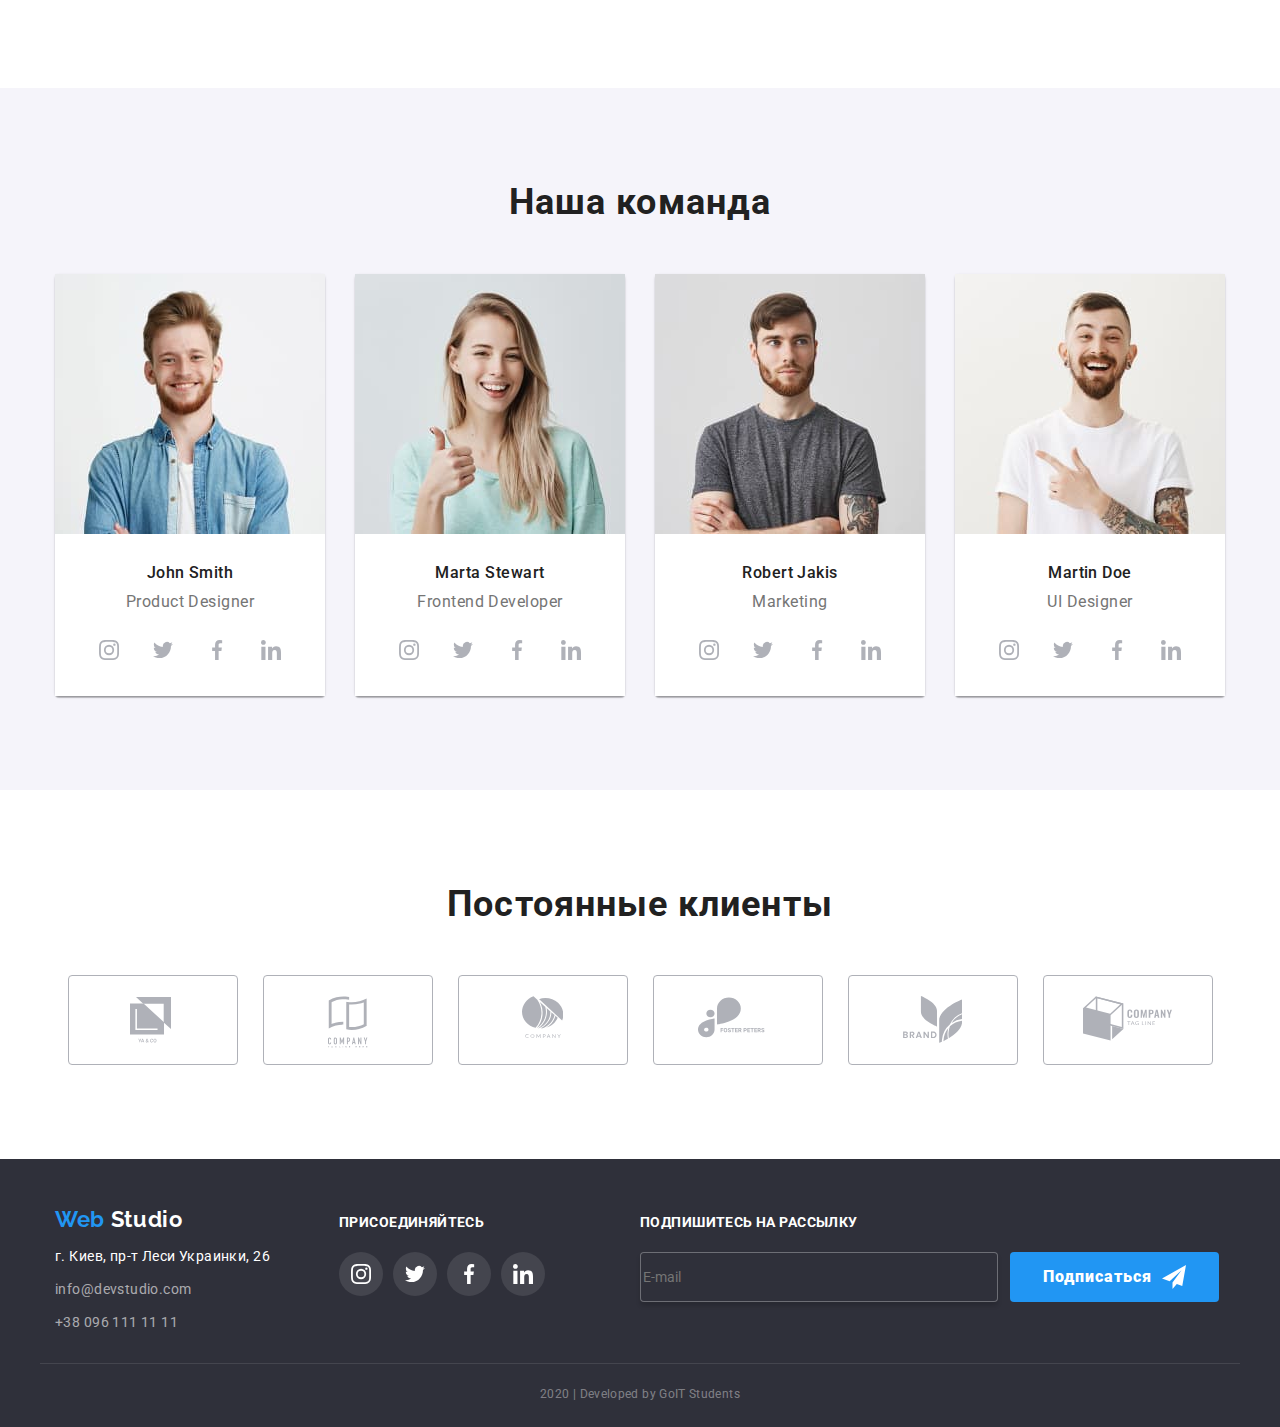
==== commit f8522c5c: "правит модалку" ====
--- a/index.html
+++ b/index.html
@@ -334,33 +334,36 @@
                             <!-- Modal window -->
                             <div class="backdrop is-hidden" data-modal>
                                 <div class="modal">
-                                    <p class="modal-title">Оставьте свои данные, мы вам перезвоним</p>
+                                    <h2 class="modal-title">Оставьте свои данные, мы вам перезвоним</h2>
             
                                     <form>
 
                                         <div class="form-field">
+                                            <input class="form-input" type="text" name="Name" id="name" placeholder=" ">
                                             <label for="name" class="form-label">Имя</label>
-                                            <input class="form-input" type="text" name="Name" id="name">
+                                            <svg class="icon-input" width="18" height="18" fill="none" xmlns="http://www.w3.org/2000/svg"><path d="M9 9a3 3 0 100-6 3 3 0 100 6zm0 1.5c-2.003 0-6 1.005-6 3v.75c0 .412.337.75.75.75h10.5c.412 0 .75-.338.75-.75v-.75c0-1.995-3.998-3-6-3z"/></svg>
                                         </div>
 
                                         <div class="form-field">
+                                            <input class="form-input" type="tel" name="Tel" id="tel" placeholder=" ">
                                             <label for="tel" class="form-label">Телефон</label>
-                                            <input class="form-input" type="tel" name="Tel" id="tel">
+                                            <svg class="icon-input" width="18" height="18" fill="none" xmlns="http://www.w3.org/2000/svg"><path d="M13.996 11.123l-1.838-.21a1.44 1.44 0 00-1.187.412L9.64 12.657a10.888 10.888 0 01-4.769-4.77L6.21 6.55a1.44 1.44 0 00.412-1.187l-.21-1.824a1.448 1.448 0 00-1.44-1.28H3.72c-.818 0-1.498.68-1.448 1.498.384 6.18 5.327 11.115 11.5 11.499.817.05 1.498-.63 1.498-1.448v-1.252a1.434 1.434 0 00-1.274-1.432z"/></svg>
                                         </div>
 
                                         <div class="form-field">
+                                            <input class="form-input" type="email" name="Mail" id="mail" placeholder=" ">
                                             <label for="mail" class="form-label">Почта</label>
-                                            <input class="form-input" type="email" name="Mail" id="mail">
+                                            <svg class="icon-input" width="18" height="18" fill="none" xmlns="http://www.w3.org/2000/svg"><path d="M15 3H3c-.825 0-1.492.675-1.492 1.5l-.008 9c0 .825.675 1.5 1.5 1.5h12c.825 0 1.5-.675 1.5-1.5v-9c0-.825-.675-1.5-1.5-1.5zm-.3 3.188L9.398 9.502a.759.759 0 01-.796 0L3.3 6.188a.637.637 0 11.675-1.08L9 8.25l5.025-3.143a.637.637 0 11.675 1.08z"/></svg>
                                         </div>
 
                                         <div class="form-field comm">
+                                            <textarea class="form-input comment" name="" id="comment" placeholder=" "></textarea>
                                             <label for="comment" class="form-label">Комментарий</label>
-                                            <textarea class="form-input comment" name="" id="comment" cols="30" rows="10"></textarea>
                                         </div>
 
                                         <div class="form-field check">
                                             <input type="checkbox" name="Check" id="checkbox" class="check">
-                                            <label for="checkbox" class="polici">Соглашаюсь с рассылкой и принимаю 
+                                            <label for="checkbox" class="policy">Соглашаюсь с рассылкой и принимаю 
                                             <a href="#" class="dogovor">Условия договора</a></label>  
                                         </div>
 
--- a/css/main.css
+++ b/css/main.css
@@ -311,8 +311,8 @@
     background-color: rgba(0, 0, 0, 0.2);
 }
 .backdrop.is-hidden {
-    opacity: 1;
-    /* pointer-events: none; */
+    opacity: 0;
+    pointer-events: none;
 }
 
 .modal {
@@ -340,6 +340,10 @@
 
 .modal-title {
 
+    margin-block: 0;
+    margin: 0;
+    margin-bottom: 30px;
+
     font-family: Roboto;
     font-style: normal;
     font-weight: bold;
@@ -380,6 +384,7 @@
     top: 12px;
     left: 42px;
 
+    transition: transform 250ms cubic-bezier(0.4, 0, 0.2, 1);
 }
 
 .btn.send {
@@ -425,7 +430,18 @@
 
 }
 
+.icon-input {
+    position: absolute;
+    top: 50%;
+    left: 18px;
+    transform: translateY(-50%);
+    fill: var(--title-text-color);
+
+}
+
 .close-btn {
+
+    display: block;
 
     position: absolute;
     top: 0;
@@ -438,10 +454,23 @@
 
     background-color: var(--white-color);
     background-image: url(./images/icon-close.svg);
-    fill: currentColor;
+    fill: var(--title-text-color);
     box-shadow: 0px 2px 1px rgba(0, 0, 0, 0.2), 0px 1px 1px rgba(0, 0, 0, 0.14), 0px 1px 3px rgba(0, 0, 0, 0.12);
 
 }
+
+.form-input:focus + .form-label,
+.form-input:not(:placeholder-shown) + .form-label {
+    color: var(--accent-color);
+    transform: translate(-15px, -30px); 
+}
+
+.form-input:focus > .icon-input,
+.form-input:not(:placeholder-shown) > .icon-input {
+
+    fill: var(--accent-color);
+}
+
 /* Features */
 
 .container.features {
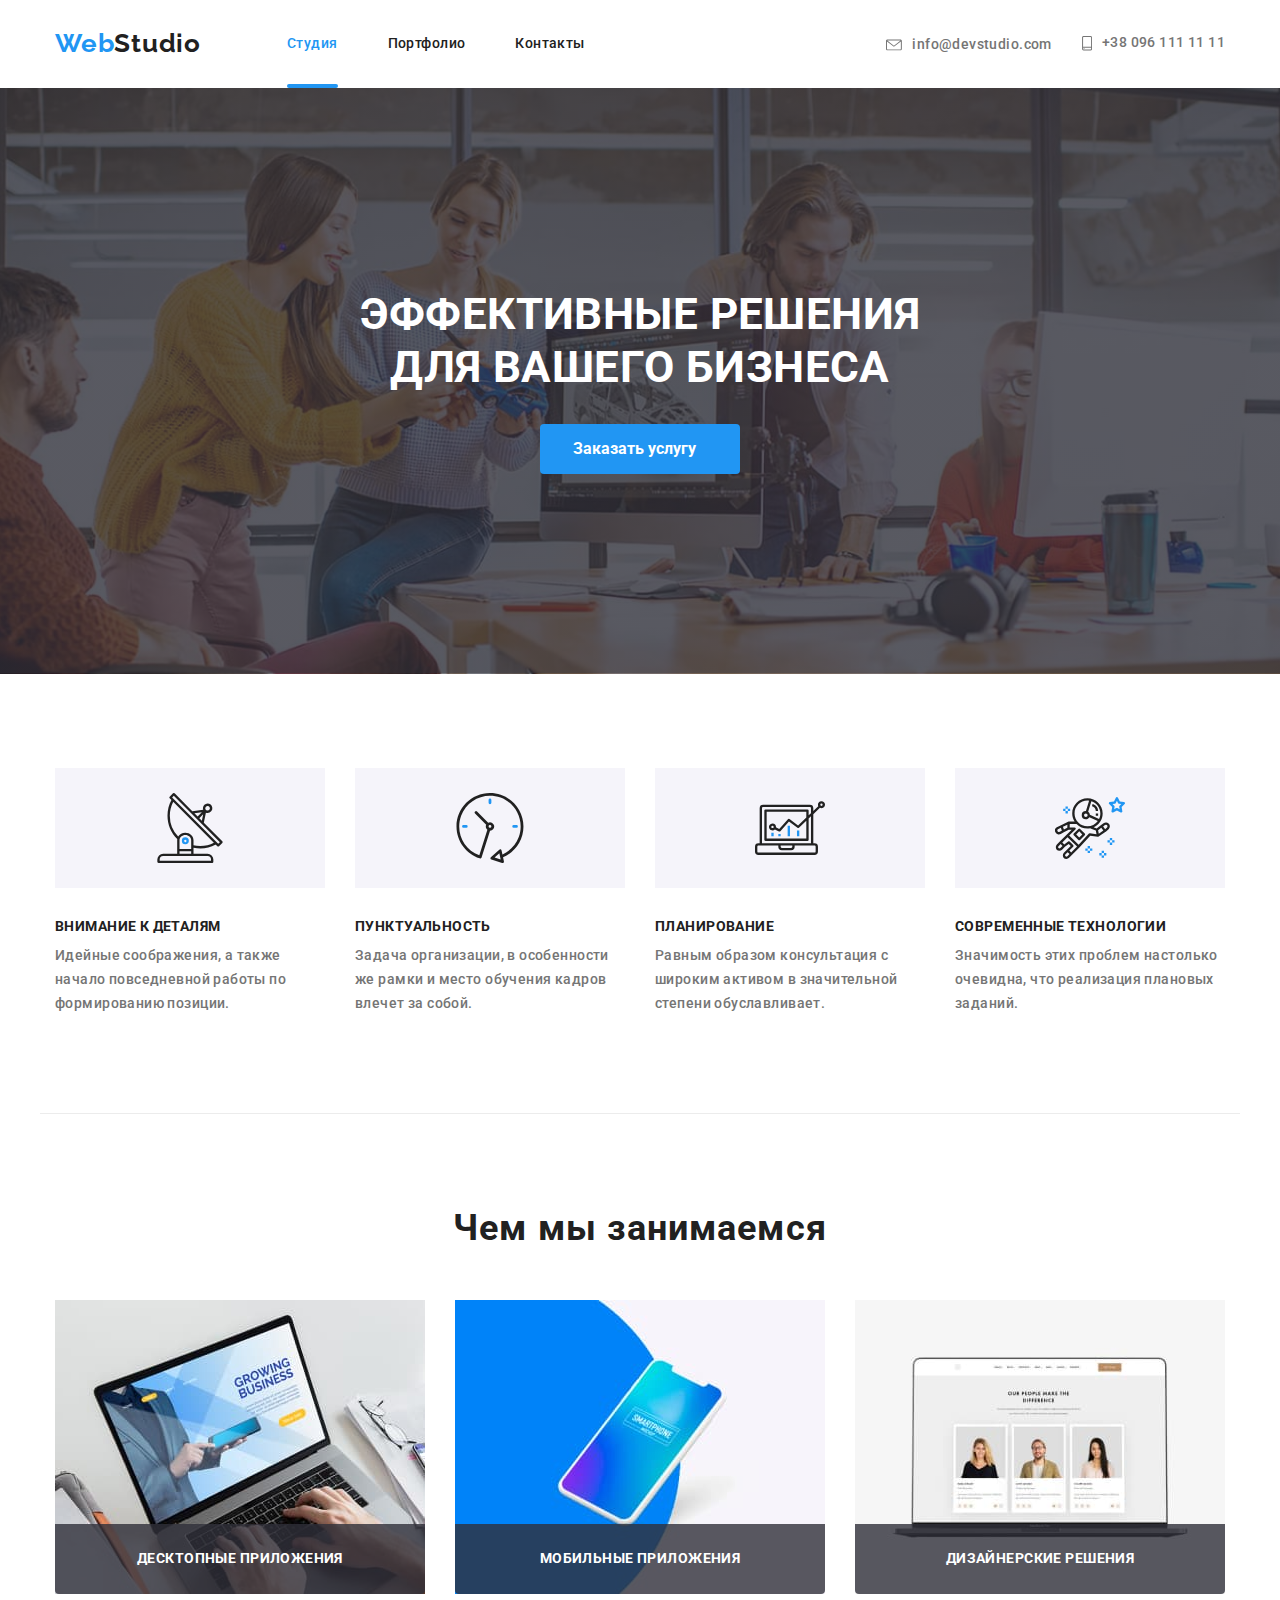
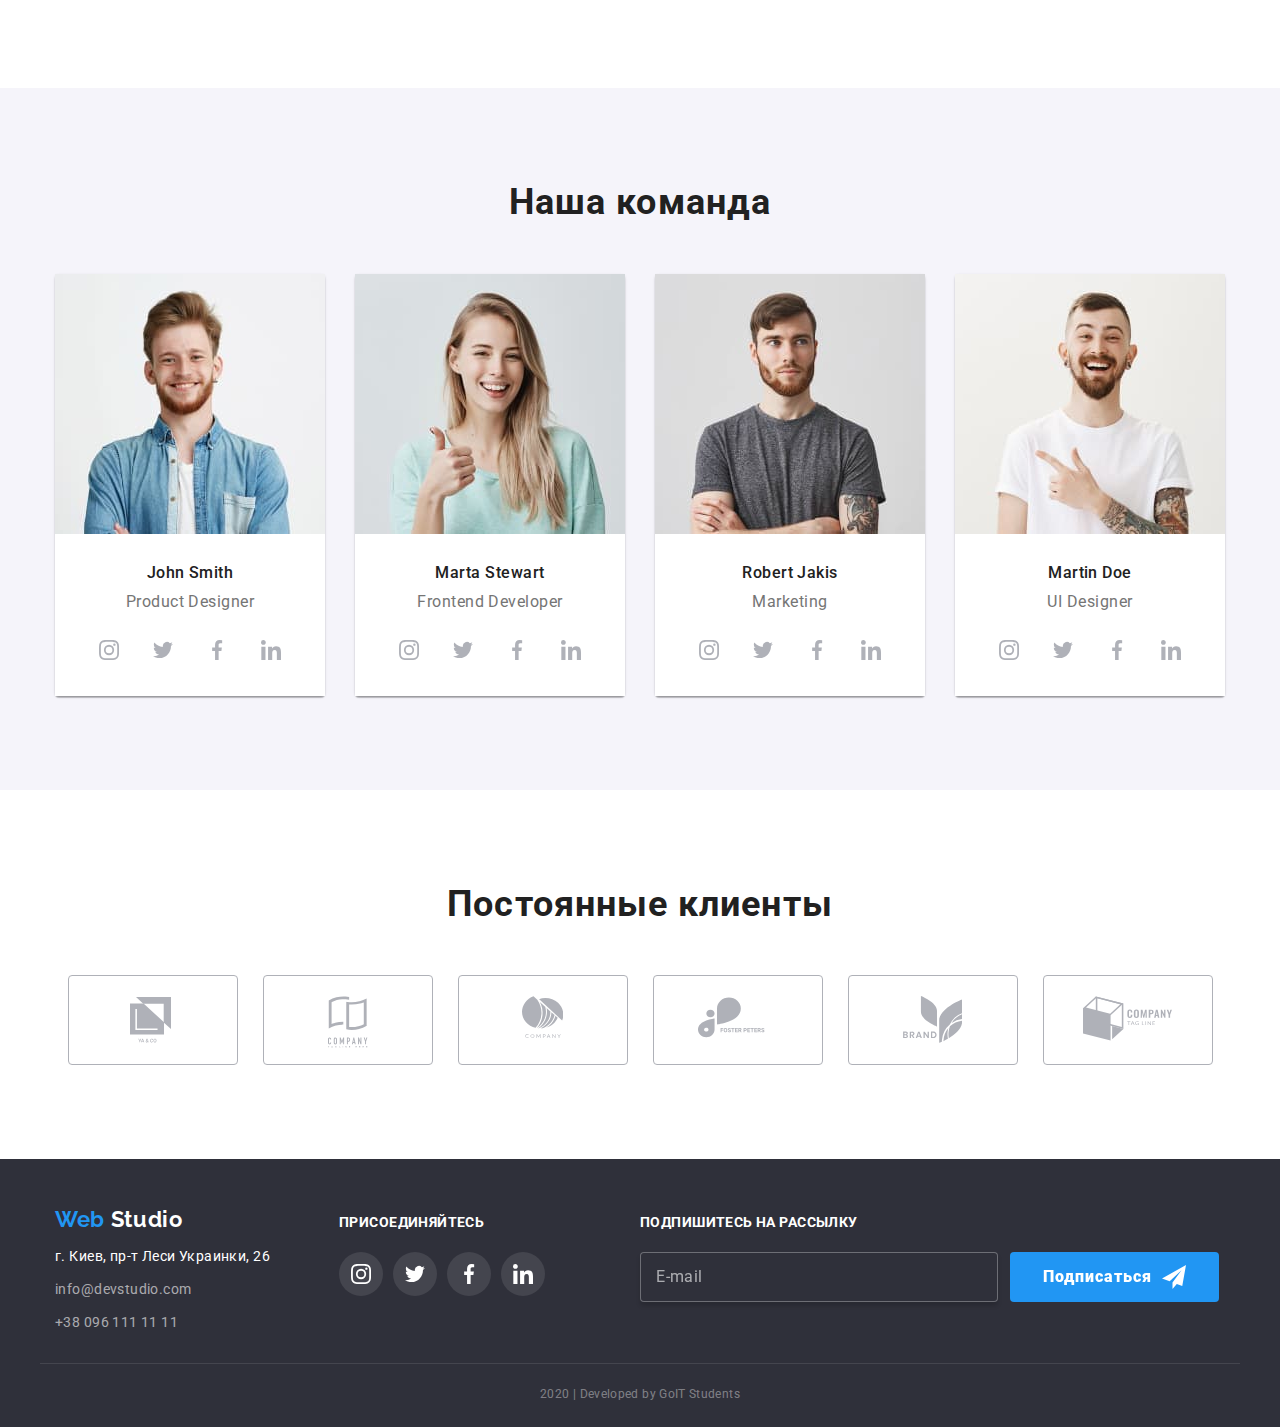
==== commit 3d7122e9: "правит форму подптски в футере" ====
--- a/index.html
+++ b/index.html
@@ -374,7 +374,7 @@
                                                             
                                     
 
-                                    <button data-modal-close class="close-btn"></button>
+                                    <button data-modal-close class="close-btn"><svg width="15" height="15" fill="none" xmlns="http://www.w3.org/2000/svg"><path d="M15 4.108L13.892 3 9.5 7.392 5.108 3 4 4.108 8.392 8.5 4 12.892 5.108 14 9.5 9.608 13.892 14 15 12.892 10.608 8.5 15 4.108z" fill="#000"/></svg></button>
             
             
                                 </div>
@@ -430,7 +430,8 @@
                 <section class="mailing">
                     <b class="join">подпишитесь на рассылку</b>
                     <form class="mailing-form">
-                        <input class="input-place" type="email" placeholder="E-mail" name="E-mail" required="">  
+                        <input class="mail-input" type="email" placeholder=" " name="e-mail" required="">
+                        <label for="e-male" class="mail-label">E-mail</label>
                         <button class="btn submit" type="submit">
                             Подписаться 
                             <svg class="submit-icon" width="24" height="24">
--- a/css/main.css
+++ b/css/main.css
@@ -398,7 +398,6 @@
 
 .form-input {
 
-    /* display: inline-block; */
     margin: 0;
     padding: 12px;
 
@@ -437,6 +436,8 @@
     transform: translateY(-50%);
     fill: var(--title-text-color);
 
+    transition: fill 250ms cubic-bezier(0.4, 0, 0.2, 1);
+
 }
 
 .close-btn {
@@ -453,8 +454,6 @@
     border-radius: 50%;
 
     background-color: var(--white-color);
-    background-image: url(./images/icon-close.svg);
-    fill: var(--title-text-color);
     box-shadow: 0px 2px 1px rgba(0, 0, 0, 0.2), 0px 1px 1px rgba(0, 0, 0, 0.14), 0px 1px 3px rgba(0, 0, 0, 0.12);
 
 }
@@ -465,8 +464,8 @@
     transform: translate(-15px, -30px); 
 }
 
-.form-input:focus > .icon-input,
-.form-input:not(:placeholder-shown) > .icon-input {
+.form-input:focus ~ .icon-input,
+.form-input:not(:placeholder-shown) ~ .icon-input {
 
     fill: var(--accent-color);
 }
@@ -787,7 +786,9 @@
     text-transform: uppercase;
 }
 
-.input-place {
+.mail-input {
+
+    /* position: relative; */
 
     display: inline-block;
     width: 358px;
@@ -804,8 +805,31 @@
 }
 
 .mailing-form {
-    display: flex;
-}
+
+    position: relative;
+    display: flex;
+}
+
+.mail-label {
+
+    position: absolute;
+    top: 50%;
+    left: 16px;
+    transform: translateY(-50%);
+
+    font-style: normal;
+    font-weight: normal;
+    font-size: 16px;
+    line-height: 1.25;
+
+    display: flex;
+    align-items: center;
+    letter-spacing: 0.03em;
+
+    color: rgba(255, 255, 255, 0.6);
+
+}
+
 .btn.submit {
     display: inline-flex;
     font-weight: 900;
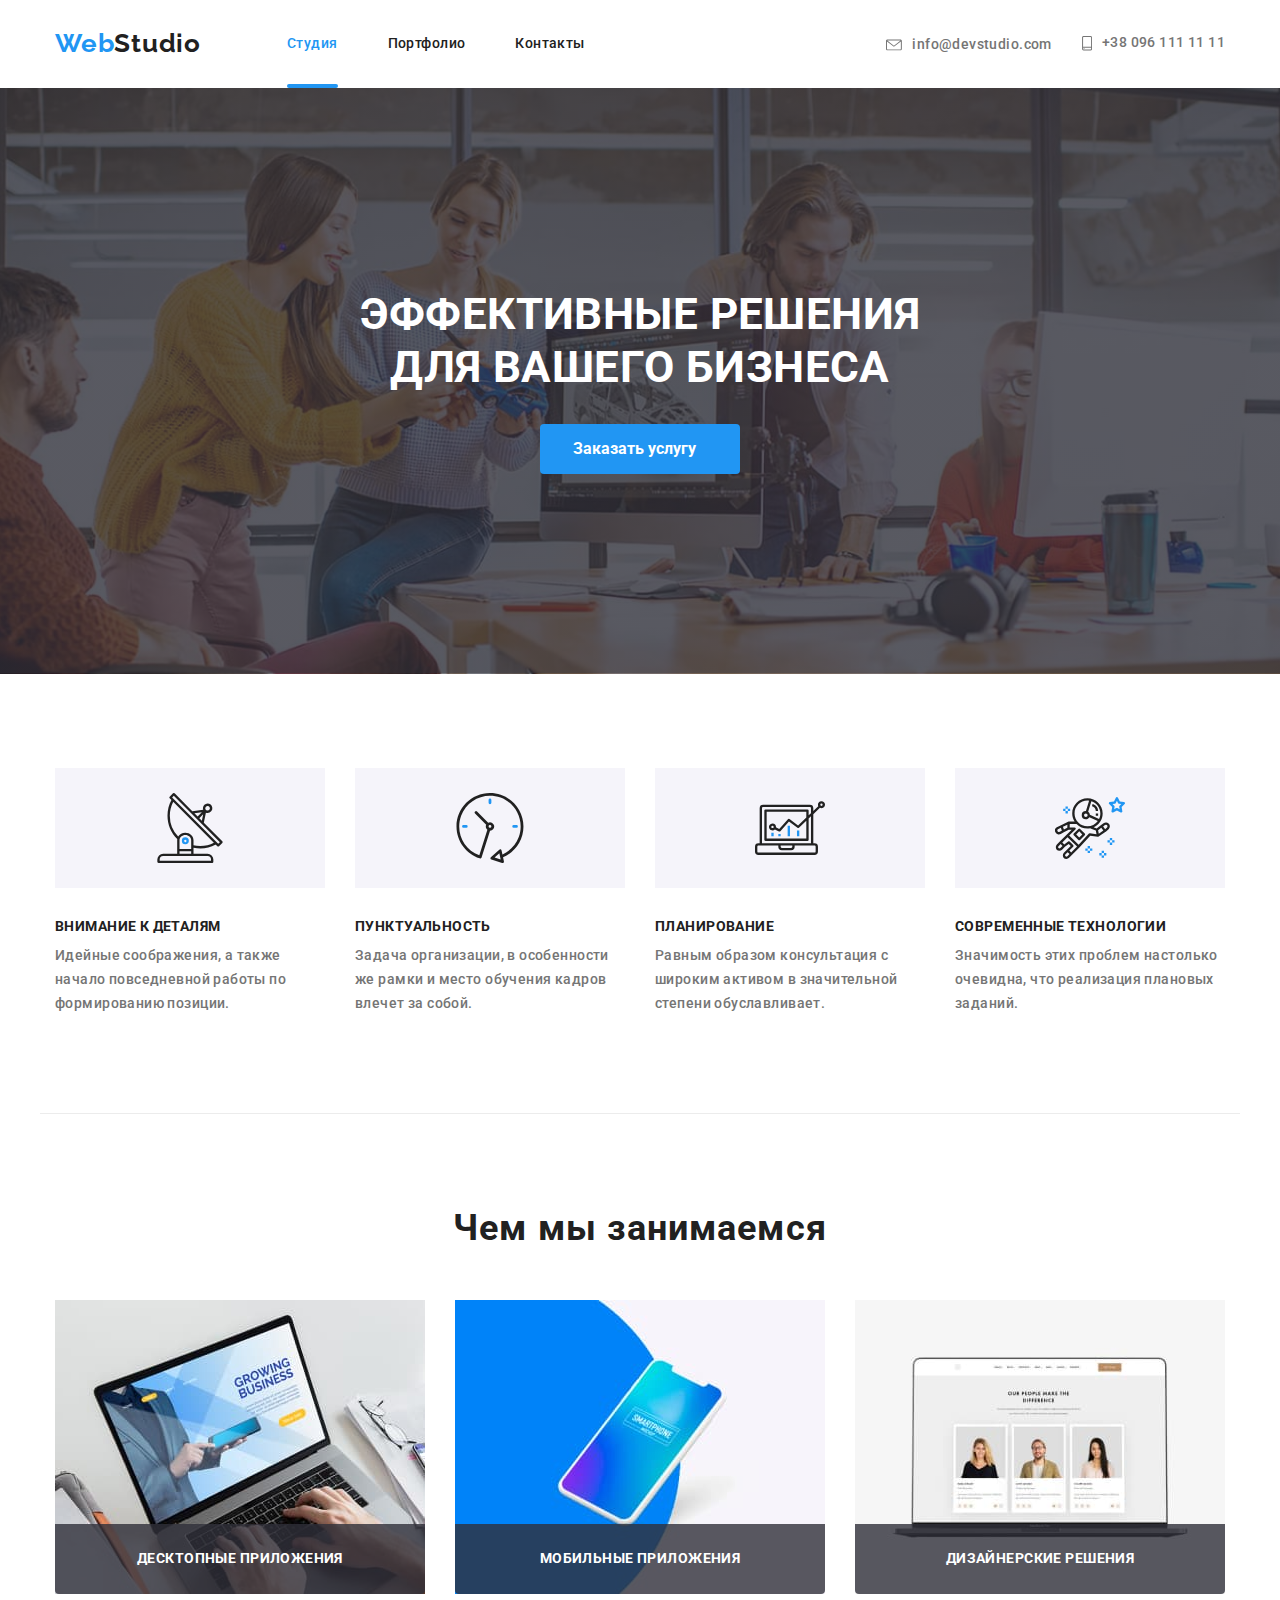
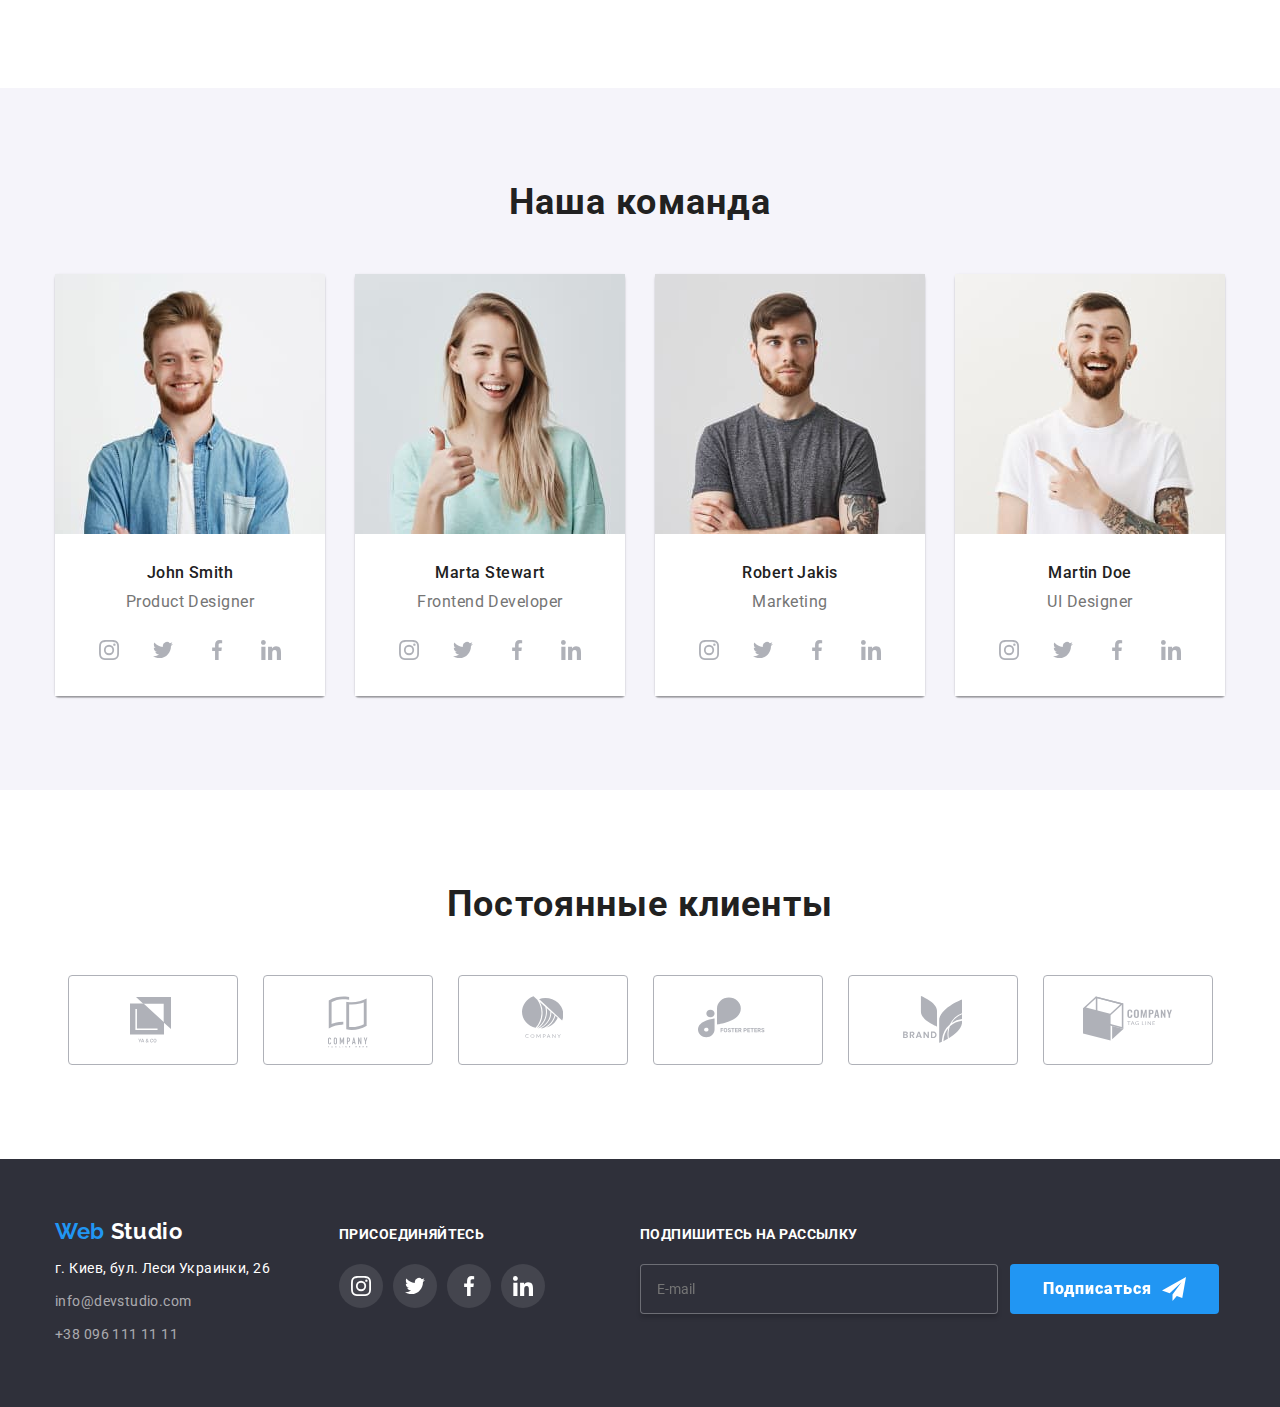
==== commit 272e144f: "вносит правки из макета" ====
--- a/index.html
+++ b/index.html
@@ -358,7 +358,7 @@
 
                                         <div class="form-field comm">
                                             <textarea class="form-input comment" name="" id="comment" placeholder=" "></textarea>
-                                            <label for="comment" class="form-label">Комментарий</label>
+                                            <label for="comment" class="form-label comment">Комментарий</label>
                                         </div>
 
                                         <div class="form-field check">
@@ -391,7 +391,7 @@
                         <div class="logotype footer">
                             <a href="./" class="logo footer">Web <span class="logo-bottom">Studio</span></a> 
                         </div>
-                        <p>г. Киев, пр-т Леси Украинки, 26</p> 
+                        <p>г. Киев, бул. Леси Украинки, 26</p> 
                         <a class="address-link" href="mailto:info@devstudio.com">info@devstudio.com</a> <br>
                         <a class="address-link" href="tel:+380961111111">+38 096 111 11 11</a>
                     </address>
@@ -430,8 +430,7 @@
                 <section class="mailing">
                     <b class="join">подпишитесь на рассылку</b>
                     <form class="mailing-form">
-                        <input class="mail-input" type="email" placeholder=" " name="e-mail" required="">
-                        <label for="e-male" class="mail-label">E-mail</label>
+                        <input class="mail-input" type="email" placeholder="E-mail" name="e-mail" required="">
                         <button class="btn submit" type="submit">
                             Подписаться 
                             <svg class="submit-icon" width="24" height="24">
@@ -443,10 +442,6 @@
         
         </div>   
 
-             <div class="container copy">
-                <p class="copyright">2020 | Developed by GoIT Students </p>
-            </div>
-
     </footer>
 
     <script src="./js/modal.js"></script>
--- a/css/main.css
+++ b/css/main.css
@@ -279,6 +279,8 @@
 
     align-items: center;
     text-align: center;
+    cursor: pointer;
+
 }
 
 /* Section */
@@ -387,6 +389,14 @@
     transition: transform 250ms cubic-bezier(0.4, 0, 0.2, 1);
 }
 
+.form-label.comment {
+
+    top: 12px;
+    left: 12px;
+    resize: none;
+
+}
+
 .btn.send {
 
     display: inline-flex;
@@ -400,18 +410,27 @@
 
     margin: 0;
     padding: 12px;
+    padding-left: 42px;
 
     width: 448px;
     height: 40px;
-    border: 1px solid rgba(33, 33, 33, 0.2);
+    color: rgba(33, 33, 33, 0.2);
+    border-width: 1px;
+    border-style: solid;
+    border-color: rgba(33, 33, 33, 0.2);
     box-sizing: border-box;
     border-radius: 4px;
 
+    transition: border-color 250ms cubic-bezier(0.4, 0, 0.2, 1);
+
 }
 
 .form-input.comment {
     
     height: 120px;
+    padding-top: 12px;
+    padding-left: 16px;
+
 }
 
 .check {
@@ -442,26 +461,48 @@
 
 .close-btn {
 
-    display: block;
-
     position: absolute;
-    top: 0;
-    left: 100%;
-    transform: translate(-50%, -50%);
-
+    top: 10px;
+    right: 10px;
+
+    /* display: block; */
+    display: inline-flex; 
+    align-items: center; 
+    justify-content: center;
     width: 30px;
     height: 30px;
+    padding: 0;
+    border: 0;
     border-radius: 50%;
+    cursor: pointer;
 
     background-color: var(--white-color);
     box-shadow: 0px 2px 1px rgba(0, 0, 0, 0.2), 0px 1px 1px rgba(0, 0, 0, 0.14), 0px 1px 3px rgba(0, 0, 0, 0.12);
 
 }
 
+.form-input:focus {
+
+    border-color: var(--accent-color);
+    color: var(--accent-color);
+
+
+}
+
 .form-input:focus + .form-label,
 .form-input:not(:placeholder-shown) + .form-label {
+
     color: var(--accent-color);
-    transform: translate(-15px, -30px); 
+    transform: translate(-22px, -30px); 
+
+}
+
+.form-input:focus + .form-label.comment,
+.form-input:not(:placeholder-shown) + .form-label.comment {
+
+    color: var(--accent-color);
+    transform: translateY(-30px); 
+
 }
 
 .form-input:focus ~ .icon-input,
@@ -718,9 +759,9 @@
 .container.footer {
     display: flex;
     align-items: baseline;
-    padding-top: 48px;
-    padding-bottom: 28px;
-    border-bottom: 1px solid rgba(255, 255, 255, 0.1);
+    padding-top: 60px;
+    padding-bottom: 60px;
+    /* border-bottom: 1px solid rgba(255, 255, 255, 0.1); */
 }
 
 .logotype.footer {
@@ -788,15 +829,15 @@
 
 .mail-input {
 
-    /* position: relative; */
-
     display: inline-block;
     width: 358px;
     height: 50px;
+    padding-left: 16px;
     border: 1px solid rgba(255, 255, 255, 0.3);
     box-sizing: border-box;
     box-shadow: 0px 4px 4px rgba(0, 0, 0, 0.15);
     border-radius: 4px;
+    color: rgba(255, 255, 255, 0.6);
     background-color: var(--footer-bg-color);
 
 }
@@ -808,26 +849,6 @@
 
     position: relative;
     display: flex;
-}
-
-.mail-label {
-
-    position: absolute;
-    top: 50%;
-    left: 16px;
-    transform: translateY(-50%);
-
-    font-style: normal;
-    font-weight: normal;
-    font-size: 16px;
-    line-height: 1.25;
-
-    display: flex;
-    align-items: center;
-    letter-spacing: 0.03em;
-
-    color: rgba(255, 255, 255, 0.6);
-
 }
 
 .btn.submit {
@@ -854,27 +875,6 @@
 
 .social-icon.footer {
     fill: var(--white-color);
-}
-
-.container.copy {
-    padding-top: 18px;
-    padding-bottom: 21px;
-}
-.copyright {
-    display: block;
-    margin-top: 0;
-    margin-bottom: 0;
-  
-    font-family: Roboto;
-    font-style: normal;
-    font-weight: normal;
-    font-size: 12px;
-    line-height: 2;
-
-    text-align: center;
-    letter-spacing: 0.03em;
-   
-    color: rgba(255, 255, 255, 0.4);
 }
 
 /* Portfolio styles */
@@ -1038,3 +1038,9 @@
     line-height: 1.88;
     text-align: left;
 }
+
+/* Portfolio styles */
+
+.page-header.contacts {
+    border-bottom: 1px solid var(--border-color-main);
+}
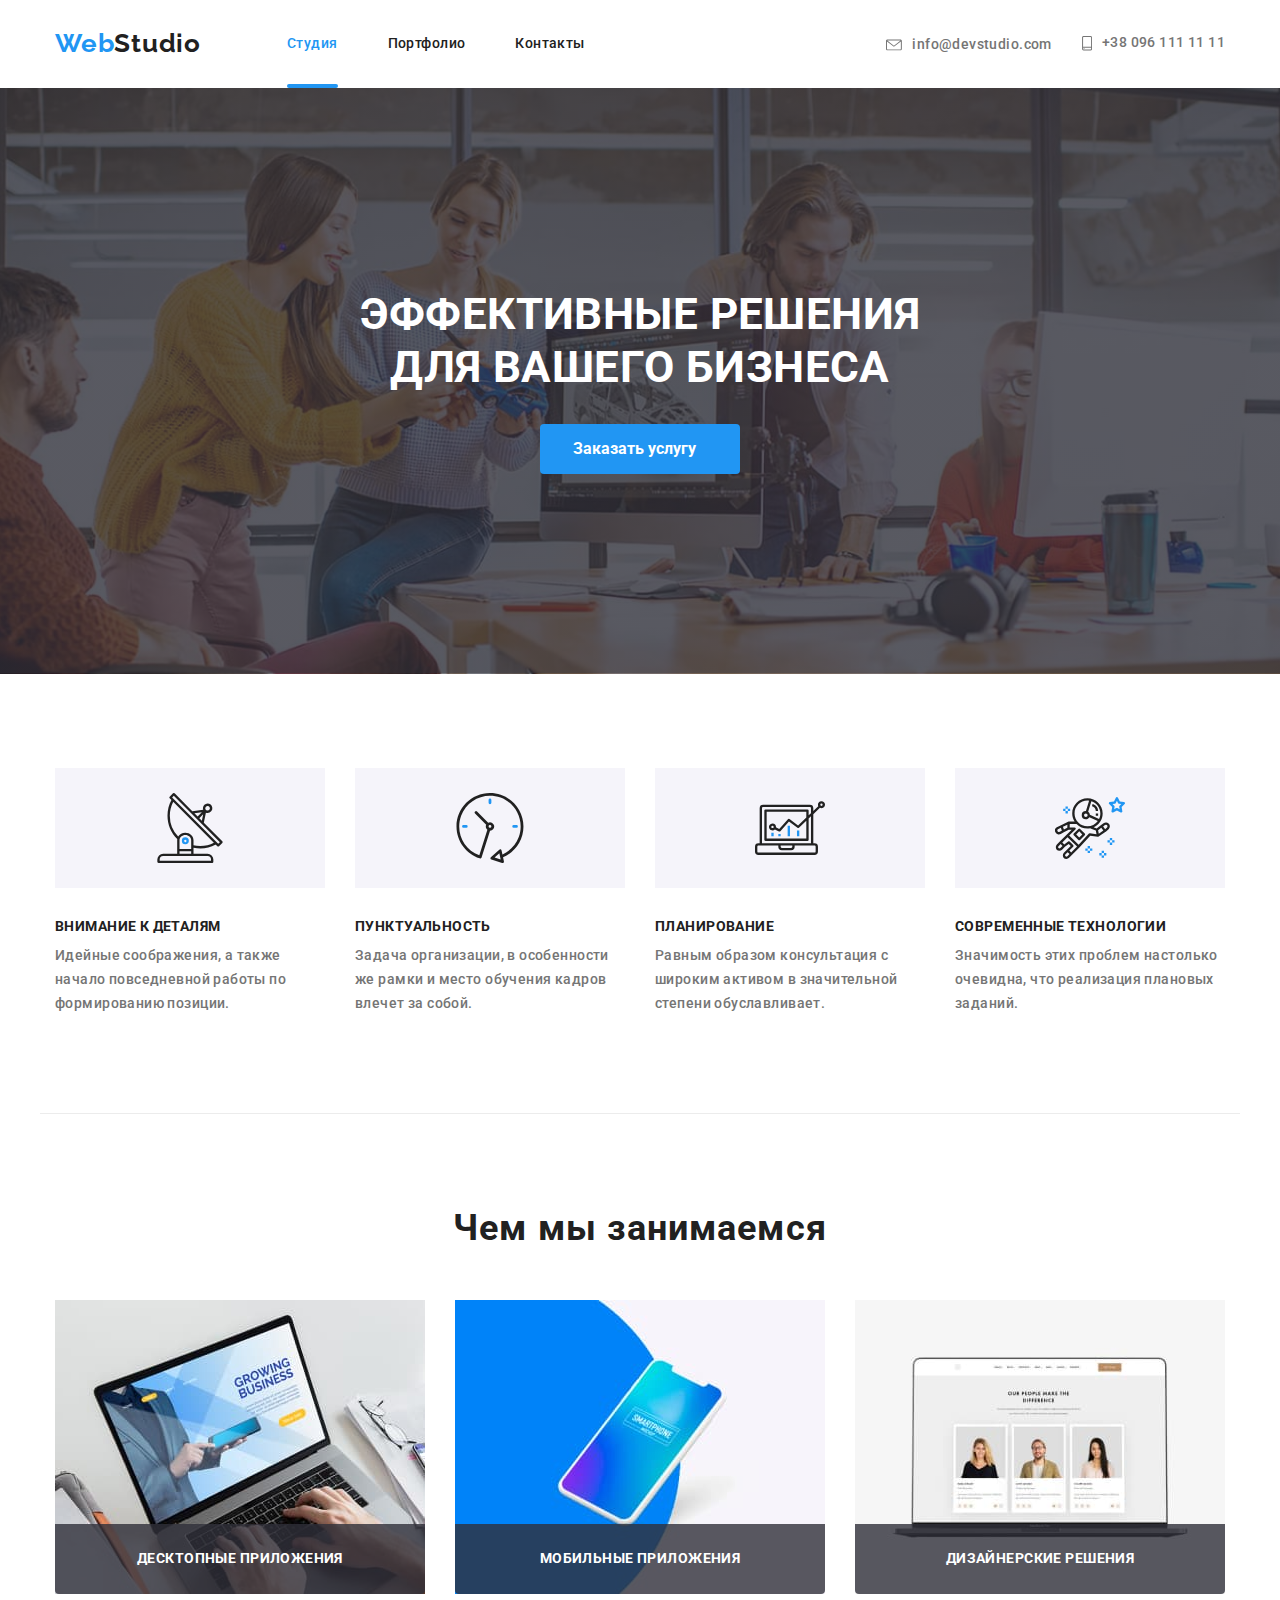
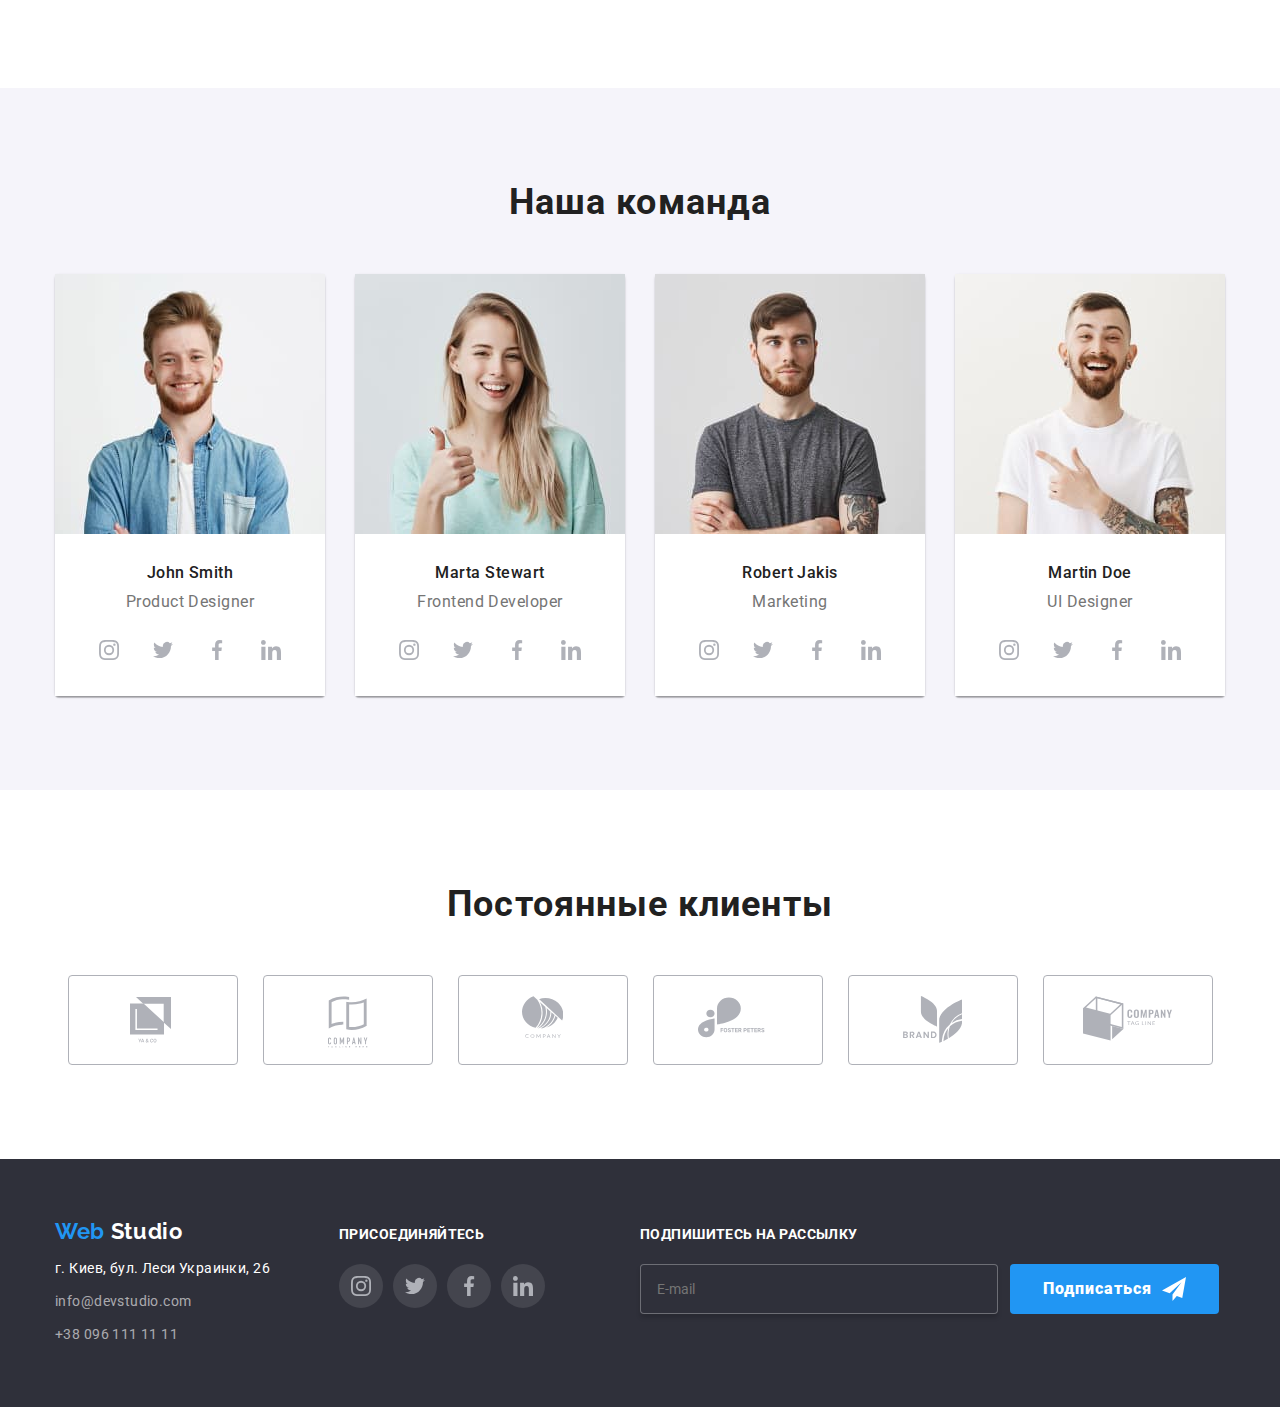
==== commit daaa0f53: "вносит правки в модальное окно" ====
--- a/index.html
+++ b/index.html
@@ -336,28 +336,37 @@
                                 <div class="modal">
                                     <h2 class="modal-title">Оставьте свои данные, мы вам перезвоним</h2>
             
-                                    <form>
+                                    <form class="form" autocomplete="off">
 
                                         <div class="form-field">
-                                            <input class="form-input" type="text" name="Name" id="name" placeholder=" ">
+                                            <input type="text" name="Name" id="name" placeholder=" " class="form-input">
                                             <label for="name" class="form-label">Имя</label>
-                                            <svg class="icon-input" width="18" height="18" fill="none" xmlns="http://www.w3.org/2000/svg"><path d="M9 9a3 3 0 100-6 3 3 0 100 6zm0 1.5c-2.003 0-6 1.005-6 3v.75c0 .412.337.75.75.75h10.5c.412 0 .75-.338.75-.75v-.75c0-1.995-3.998-3-6-3z"/></svg>
+                                            <svg class="icon-input">
+                                                <use href="./images/sprite.svg#icon-person"></use>
+                                            </svg>    
+            
                                         </div>
 
                                         <div class="form-field">
-                                            <input class="form-input" type="tel" name="Tel" id="tel" placeholder=" ">
+                                            <input type="tel" name="Tel" id="tel" placeholder=" " class="form-input">
                                             <label for="tel" class="form-label">Телефон</label>
-                                            <svg class="icon-input" width="18" height="18" fill="none" xmlns="http://www.w3.org/2000/svg"><path d="M13.996 11.123l-1.838-.21a1.44 1.44 0 00-1.187.412L9.64 12.657a10.888 10.888 0 01-4.769-4.77L6.21 6.55a1.44 1.44 0 00.412-1.187l-.21-1.824a1.448 1.448 0 00-1.44-1.28H3.72c-.818 0-1.498.68-1.448 1.498.384 6.18 5.327 11.115 11.5 11.499.817.05 1.498-.63 1.498-1.448v-1.252a1.434 1.434 0 00-1.274-1.432z"/></svg>
+                                            <svg class="icon-input">
+                                                <use href="./images/sprite.svg#icon-phone2"></use>
+                                            </svg>    
+
                                         </div>
 
                                         <div class="form-field">
-                                            <input class="form-input" type="email" name="Mail" id="mail" placeholder=" ">
+                                            <input type="email" name="Mail" id="mail" placeholder=" " class="form-input">
                                             <label for="mail" class="form-label">Почта</label>
-                                            <svg class="icon-input" width="18" height="18" fill="none" xmlns="http://www.w3.org/2000/svg"><path d="M15 3H3c-.825 0-1.492.675-1.492 1.5l-.008 9c0 .825.675 1.5 1.5 1.5h12c.825 0 1.5-.675 1.5-1.5v-9c0-.825-.675-1.5-1.5-1.5zm-.3 3.188L9.398 9.502a.759.759 0 01-.796 0L3.3 6.188a.637.637 0 11.675-1.08L9 8.25l5.025-3.143a.637.637 0 11.675 1.08z"/></svg>
+                                            <svg class="icon-input">
+                                                <use href="./images/sprite.svg#icon-email"></use>
+                                            </svg>    
+
                                         </div>
 
                                         <div class="form-field comm">
-                                            <textarea class="form-input comment" name="" id="comment" placeholder=" "></textarea>
+                                            <textarea name="" id="comment" placeholder=" " class="form-input comment"></textarea>
                                             <label for="comment" class="form-label comment">Комментарий</label>
                                         </div>
 
@@ -371,10 +380,12 @@
             
                                     </form>
 
-                                                            
-                                    
-
-                                    <button data-modal-close class="close-btn"><svg width="15" height="15" fill="none" xmlns="http://www.w3.org/2000/svg"><path d="M15 4.108L13.892 3 9.5 7.392 5.108 3 4 4.108 8.392 8.5 4 12.892 5.108 14 9.5 9.608 13.892 14 15 12.892 10.608 8.5 15 4.108z" fill="#000"/></svg></button>
+                                    <button data-modal-close class="close-btn">
+                                        <svg class="icon-close" >
+                                            <use href="./images/sprite.svg#icon-close"></use>
+                                        </svg>    
+
+                                    </button>
             
             
                                 </div>
--- a/css/main.css
+++ b/css/main.css
@@ -305,16 +305,24 @@
 /* Modal */
 
 .backdrop {
+
     position: fixed;
     top: 0;
     left: 0;
+    z-index: 1;
+
     width: 100%;
     height: 100%;
     background-color: rgba(0, 0, 0, 0.2);
+
+    transition: opacity 250ms cubic-bezier(0.4, 0, 0.2, 1);
+
 }
 .backdrop.is-hidden {
+
     opacity: 0;
     pointer-events: none;
+    
 }
 
 .modal {
@@ -322,7 +330,9 @@
     position: absolute;
     left: 50%;
     top: 50%;
-    transform: translate(-50%, -50%);
+    transform: translate(-50%, -50%) scale(1);
+
+    transition: transform 250ms cubic-bezier(0.4, 0, 0.2, 1);
 
     width: 528px;
     height: 581px;
@@ -340,6 +350,11 @@
 
 }
 
+.is-hidden .modal {
+    transform: translate(-50%, -50%) scale(0.5);
+}
+
+
 .modal-title {
 
     margin-block: 0;
@@ -358,6 +373,8 @@
 
 }
 
+
+
 .form-field {
 
     position: relative;
@@ -393,8 +410,7 @@
 
     top: 12px;
     left: 12px;
-    resize: none;
-
+   
 }
 
 .btn.send {
@@ -430,6 +446,8 @@
     height: 120px;
     padding-top: 12px;
     padding-left: 16px;
+    white-space: nowrap;
+    resize: none;
 
 }
 
@@ -452,6 +470,10 @@
     position: absolute;
     top: 50%;
     left: 18px;
+    
+    width: 18px;
+    height: 18px;
+
     transform: translateY(-50%);
     fill: var(--title-text-color);
 
@@ -459,11 +481,22 @@
 
 }
 
+.icon-close {
+
+    display: flex;
+    width: 15px;
+    height: 15px;
+
+    fill: currentColor;
+    transition: fill 250ms cubic-bezier(0.4, 0, 0.2, 1);
+
+}
+
 .close-btn {
 
     position: absolute;
-    top: 10px;
-    right: 10px;
+    top: 8px;
+    right: 8px;
 
     /* display: block; */
     display: inline-flex; 
@@ -481,10 +514,18 @@
 
 }
 
+.close-btn:hover .icon-close {
+
+    fill: var(--accent-color);
+
+}
+
 .form-input:focus {
 
     border-color: var(--accent-color);
     color: var(--accent-color);
+    outline: none;
+    cursor: pointer;
 
 
 }
@@ -493,7 +534,7 @@
 .form-input:not(:placeholder-shown) + .form-label {
 
     color: var(--accent-color);
-    transform: translate(-22px, -30px); 
+    transform: translate(-30px, -30px); 
 
 }
 
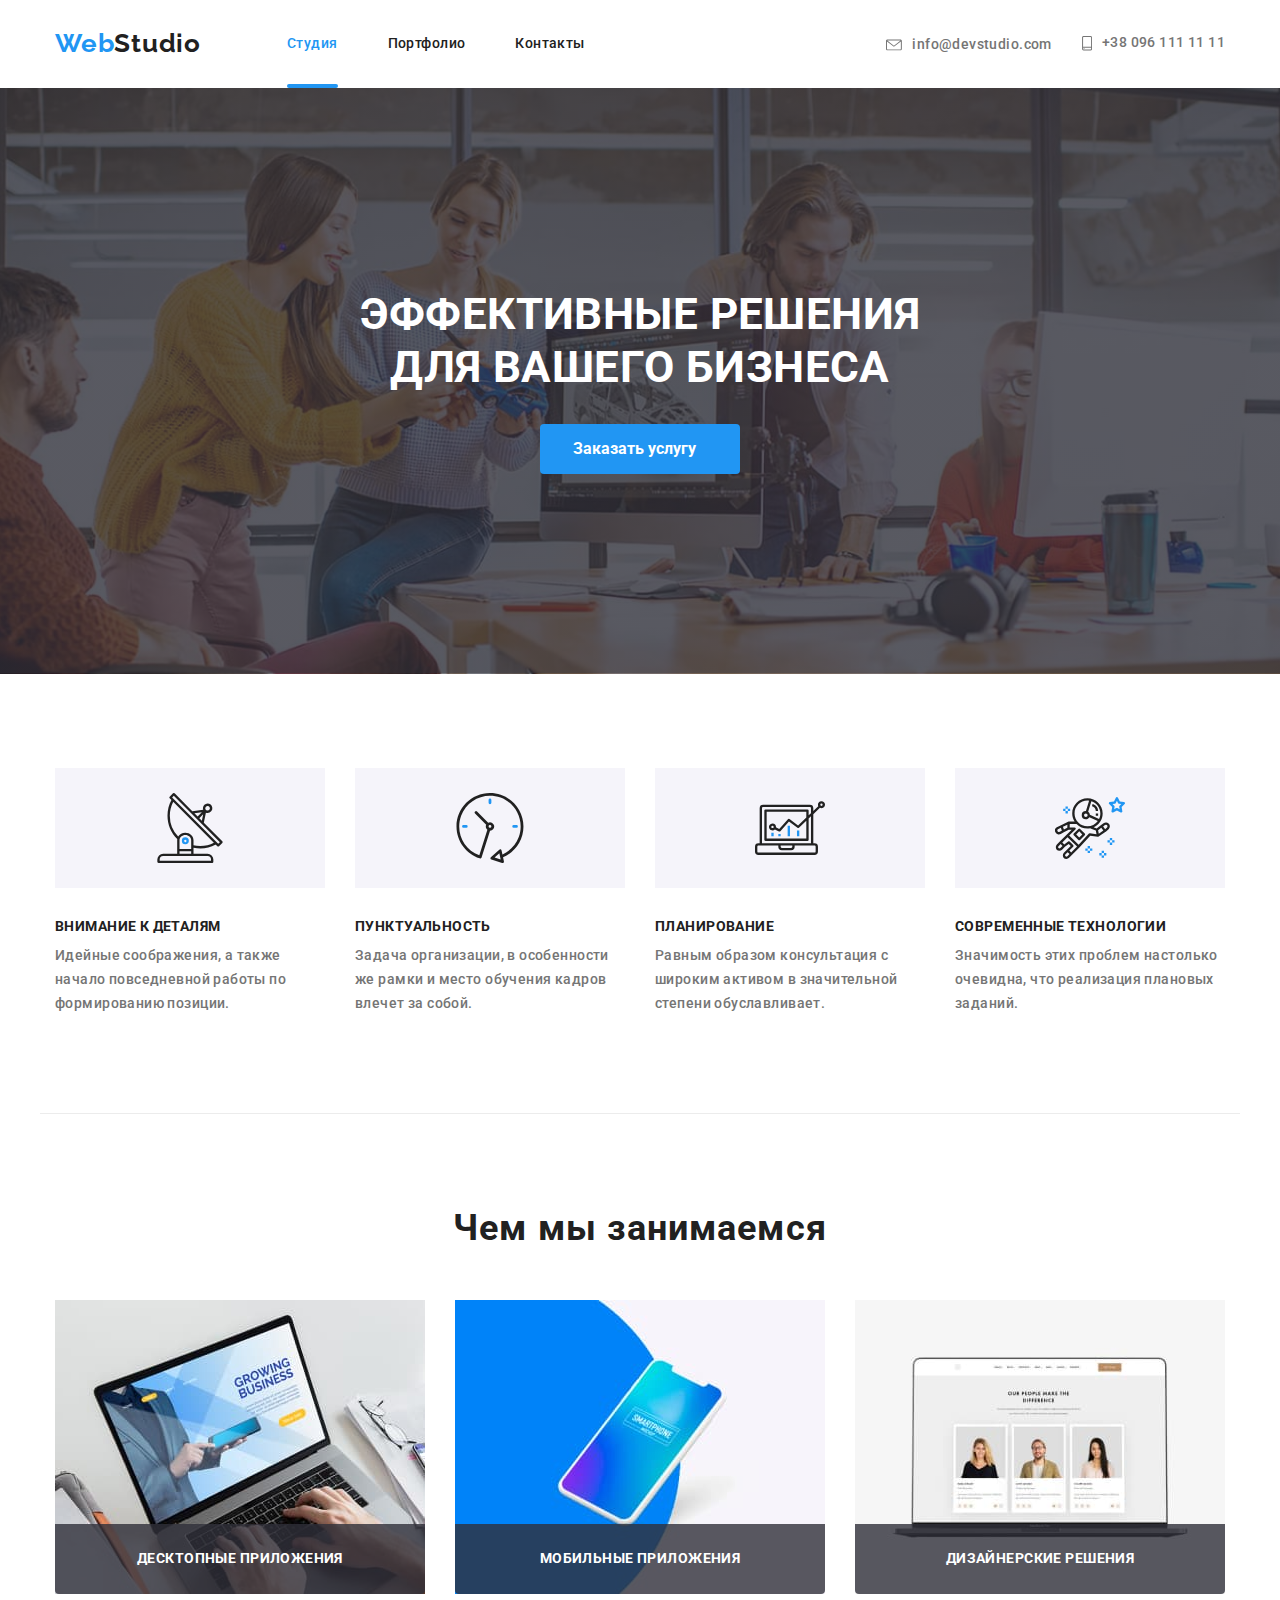
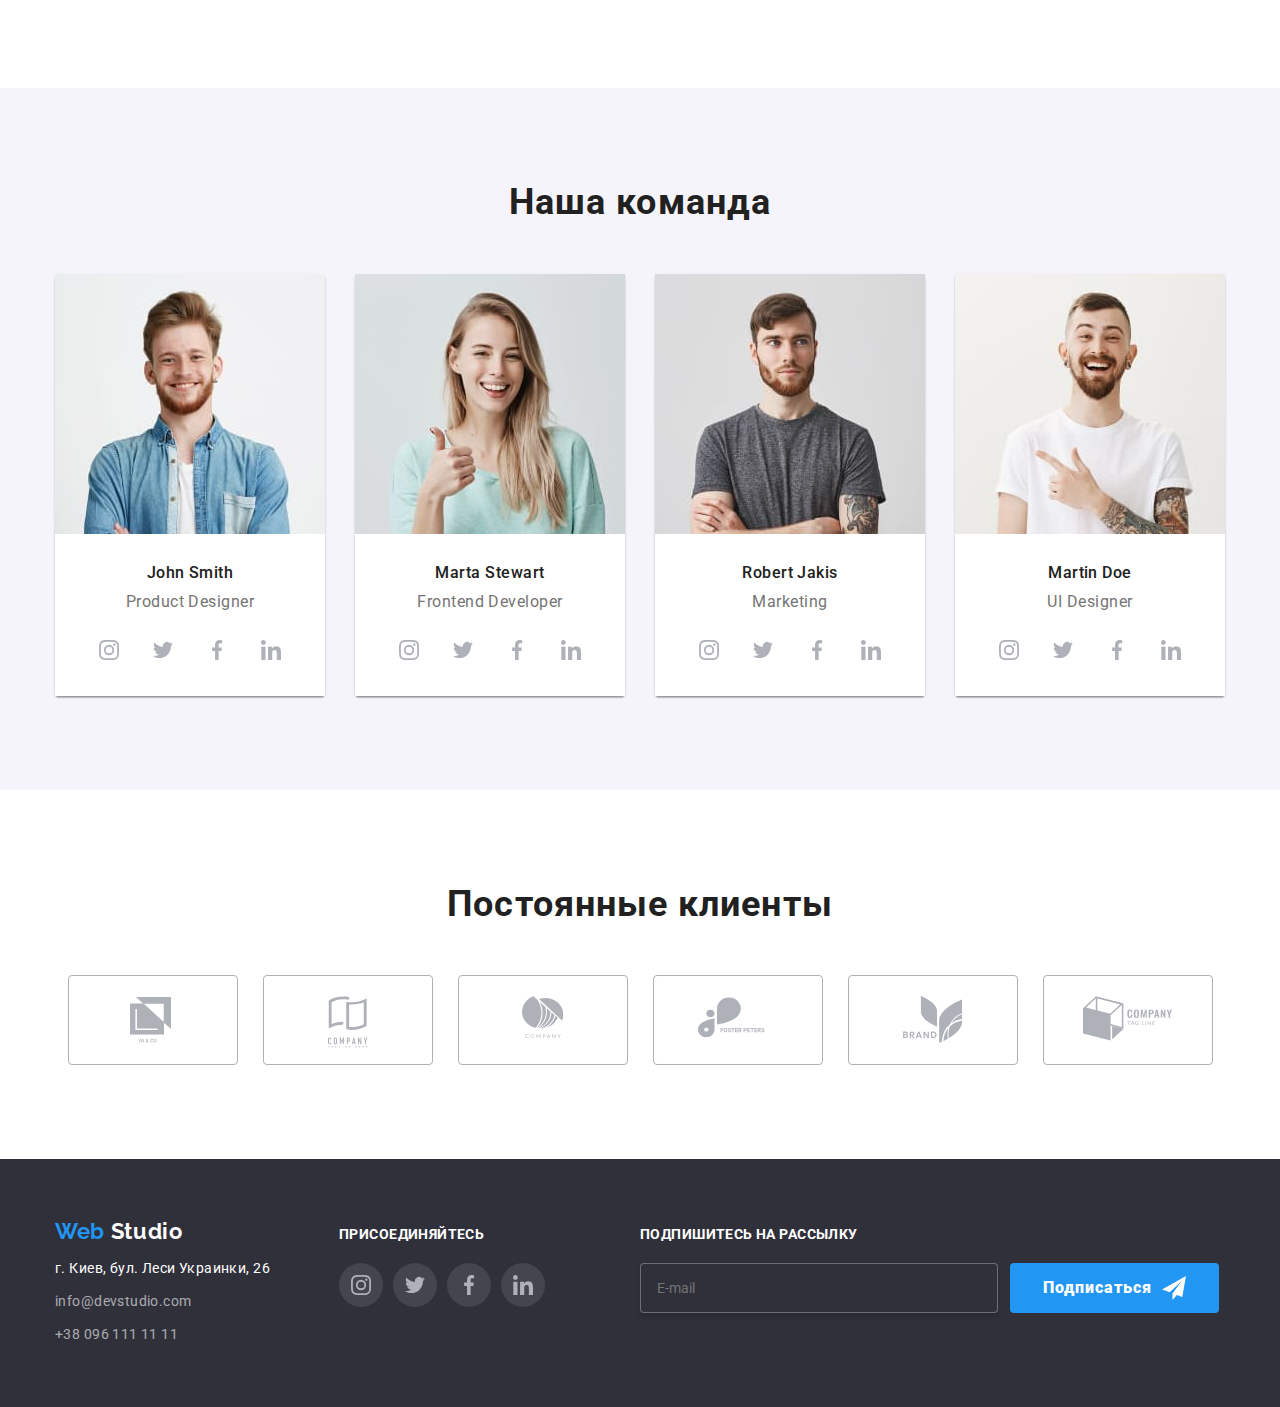
==== commit 360e3dc7: "вносит правки в футер" ====
--- a/index.html
+++ b/index.html
@@ -339,7 +339,7 @@
                                     <form class="form" autocomplete="off">
 
                                         <div class="form-field">
-                                            <input type="text" name="Name" id="name" placeholder=" " class="form-input">
+                                            <input type="text" name="name" id="name" placeholder=" " class="form-input">
                                             <label for="name" class="form-label">Имя</label>
                                             <svg class="icon-input">
                                                 <use href="./images/sprite.svg#icon-person"></use>
@@ -348,7 +348,7 @@
                                         </div>
 
                                         <div class="form-field">
-                                            <input type="tel" name="Tel" id="tel" placeholder=" " class="form-input">
+                                            <input type="tel" name="tel" id="tel" placeholder=" " class="form-input">
                                             <label for="tel" class="form-label">Телефон</label>
                                             <svg class="icon-input">
                                                 <use href="./images/sprite.svg#icon-phone2"></use>
@@ -357,7 +357,7 @@
                                         </div>
 
                                         <div class="form-field">
-                                            <input type="email" name="Mail" id="mail" placeholder=" " class="form-input">
+                                            <input type="email" name="mail" id="mail" placeholder=" " class="form-input">
                                             <label for="mail" class="form-label">Почта</label>
                                             <svg class="icon-input">
                                                 <use href="./images/sprite.svg#icon-email"></use>
@@ -366,16 +366,18 @@
                                         </div>
 
                                         <div class="form-field comm">
-                                            <textarea name="" id="comment" placeholder=" " class="form-input comment"></textarea>
+                                            <textarea name="comm" id="comment" placeholder=" " class="form-input comment"></textarea>
                                             <label for="comment" class="form-label comment">Комментарий</label>
                                         </div>
 
-                                        <div class="form-field check">
-                                            <input type="checkbox" name="Check" id="checkbox" class="check">
-                                            <label for="checkbox" class="policy">Соглашаюсь с рассылкой и принимаю 
-                                            <a href="#" class="dogovor">Условия договора</a></label>  
-                                        </div>
-
+                                        <label class="policy">
+                                                <input type="checkbox" name="check" class="check"/>
+                                                <span class="icon-check"></span>
+                                                Соглашаюсь с рассылкой и принимаю  
+                                                <a href="#" class="terms">  Условия договора</a>
+                                        </label>
+                                        
+                                        
                                         <button type="submit"  class="btn send">Отправить</button>
             
                                     </form>
@@ -440,8 +442,8 @@
               
                 <section class="mailing">
                     <b class="join">подпишитесь на рассылку</b>
-                    <form class="mailing-form">
-                        <input class="mail-input" type="email" placeholder="E-mail" name="e-mail" required="">
+                    <form class="mailing-form" autocomplete="off">
+                        <input class="mail-input" type="email" name="email" placeholder="E-mail" name="e-mail" required="">
                         <button class="btn submit" type="submit">
                             Подписаться 
                             <svg class="submit-icon" width="24" height="24">
--- a/css/main.css
+++ b/css/main.css
@@ -193,15 +193,6 @@
 
 }
 
-/* .contact-info__link:hover,
-.contact-info__link:focus,
-.contact-info__link:active .icon-letter,.icon-phone {
-
-    transform: scale(1.25);
-} */
-
-
-
 /* Hero */
 
 .hero {
@@ -373,13 +364,19 @@
 
 }
 
+/* .form {
+
+    width: 528px;
+    height: 581px;
+
+} */
 
 
 .form-field {
 
     position: relative;
 
-    display: flex;
+    display: block;
     width: 100%;
     margin-bottom: 28px;
 
@@ -388,12 +385,6 @@
 .form-field.comm {
 
     margin-bottom: 20px;
-
-}
-
-.form-field.check {
-
-    margin-bottom: 30px;
 
 }
 
@@ -451,20 +442,67 @@
 
 }
 
-.check {
+.policy {
+
+    display: flex;
 
     font-style: normal;
     font-weight: normal;
     font-size: 14px;
     line-height: 1.71;
     letter-spacing: 0.03em;
+    align-items: center;
+    margin-bottom: 30px;
+    cursor: pointer;
 
     color: var(--primary-text-color);
 }
-.dogovor {
+
+.terms {
+
+    display: block; 
+    margin-left: 5px;
+    text-decoration: underline;
+    text-align: right;
     color: var(--accent-color);
 
 }
+
+.check {
+    position: absolute;
+    width: 1px;
+    height: 1px;
+    margin: -1px;
+    border: 0;
+    padding: 0;
+    clip: rect(0 0 0 0);
+    overflow: hidden;
+}
+
+.icon-check {
+
+    display: inline-block;
+    width: 16px;
+    height: 15px;
+    margin-right: 9px;
+  
+    border: 2px solid var(--title-text-color);
+    background-color: var(--white-color);
+    border-radius: 2px;
+  
+    transition: transform 250ms cubic-bezier(0.4, 0, 0.2, 1);
+  }
+
+.check:checked  + .icon-check {
+
+    background-color: var(--accent-color);
+    background-image: url(../images/icon-check.svg);
+    background-size: cover;
+    border-radius: 2px;
+    border-color: var(--accent-color);
+    background-origin: border-box;
+
+  }
 
 .icon-input {
     position: absolute;
@@ -802,7 +840,6 @@
     align-items: baseline;
     padding-top: 60px;
     padding-bottom: 60px;
-    /* border-bottom: 1px solid rgba(255, 255, 255, 0.1); */
 }
 
 .logotype.footer {
@@ -856,7 +893,7 @@
 .join {
     
     display: block;
-    margin-bottom: 21px;
+    margin-bottom: 20px;
 
     font-family: Roboto;
     font-style: normal;
